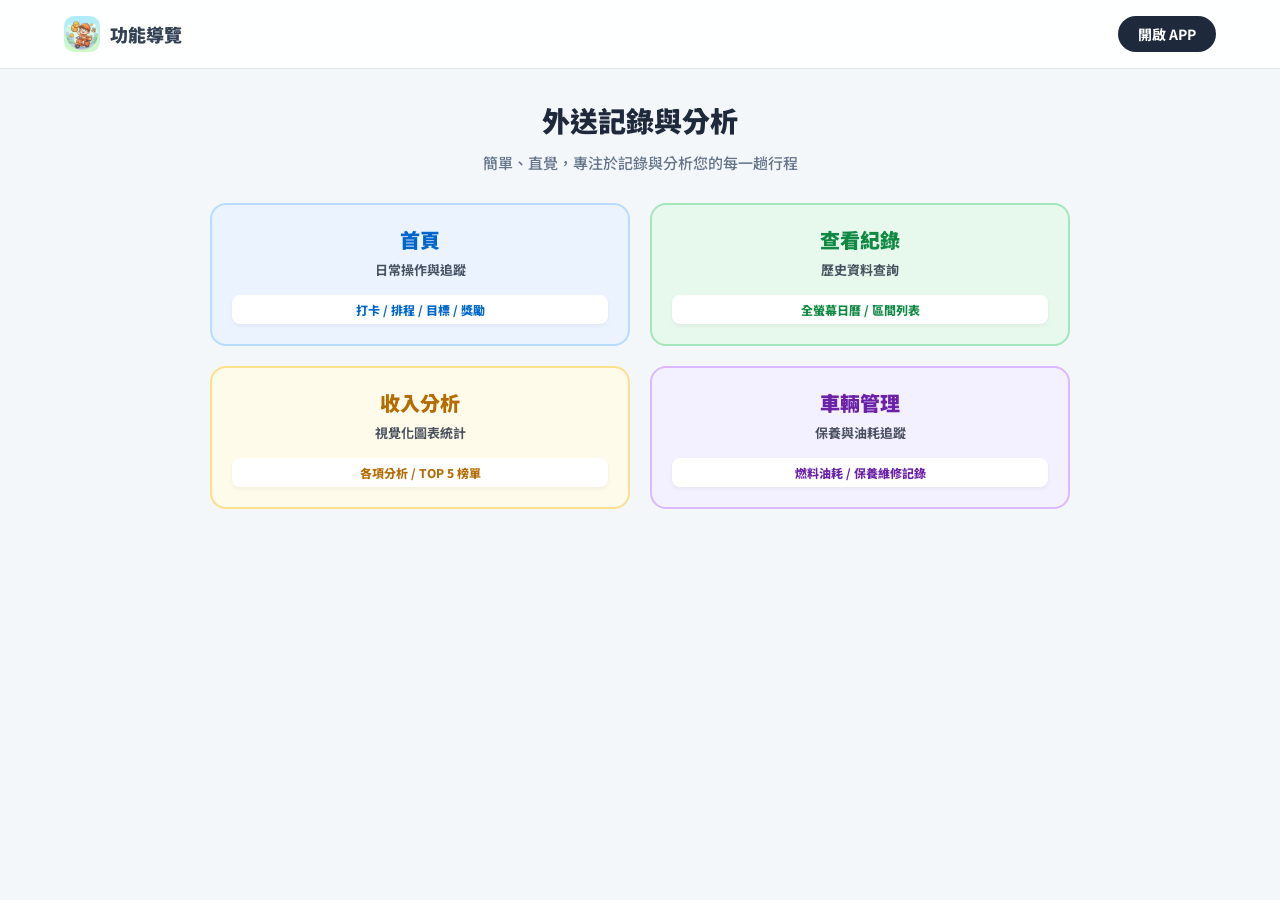
==== intro.html @ 88aa2b92 "Update intro.html" ====
<!DOCTYPE html>
<html lang="zh-TW">
<head>
  <meta charset="UTF-8">
  <meta name="viewport" content="width=device-width, initial-scale=1.0, maximum-scale=1.0, user-scalable=no">
  <title>外送記錄與分析 APP - 功能導覽</title>
  <link rel="icon" href="icon-192.png">
  <link href="https://fonts.googleapis.com/css2?family=Noto+Sans+TC:wght@400;700;900&display=swap" rel="stylesheet">
  
  <style>
    :root {
      --bg: #f4f7f9;
      --text-main: #1e293b;
      --text-muted: #64748b;
      
      /* 對應積木圖片的四種主題色 */
      --c-blue-bg: #eaf3ff; --c-blue-border: #b8dbff; --c-blue-text: #0066cc;
      --c-green-bg: #e6f9ec; --c-green-border: #a3e6bc; --c-green-text: #108a43;
      --c-yellow-bg: #fffbeb; --c-yellow-border: #fde08b; --c-yellow-text: #b46b00;
      --c-purple-bg: #f3f0ff; --c-purple-border: #dcb8ff; --c-purple-text: #6b21a8;
    }

    * { box-sizing: border-box; margin: 0; padding: 0; -webkit-tap-highlight-color: transparent; }
    body { font-family: 'Noto Sans TC', sans-serif; background-color: var(--bg); color: var(--text-main); overflow-x: hidden; }

    /* --- 頂部導覽 --- */
    header { background: rgba(255,255,255,0.9); backdrop-filter: blur(10px); padding: 16px 5%; display: flex; justify-content: space-between; align-items: center; border-bottom: 1px solid #e2e8f0; position: fixed; top: 0; width: 100%; z-index: 100; }
    .logo { font-size: 18px; font-weight: 900; color: #334155; display: flex; align-items: center; gap: 10px; }
    .logo img { width: 36px; height: 36px; border-radius: 10px; }
    .btn-open { background: #1e293b; color: #fff; text-decoration: none; padding: 8px 20px; border-radius: 99px; font-weight: 700; font-size: 14px; transition: 0.2s; }
    .btn-open:active { transform: scale(0.95); background: #334155; }

    /* --- 頁首介紹 --- */
    .intro-header { text-align: center; padding: 100px 20px 30px; }
    .intro-header h1 { font-size: 28px; font-weight: 900; margin-bottom: 12px; }
    .intro-header p { font-size: 15px; color: var(--text-muted); font-weight: 500; }

    /* --- 四大區塊積木按鈕 (參照 4385 圖片) --- */
    .grid-blocks { display: grid; grid-template-columns: repeat(auto-fit, minmax(280px, 1fr)); gap: 20px; max-width: 900px; margin: 0 auto 40px; padding: 0 20px; }
    
    .block-card { border-radius: 16px; border: 2px solid; padding: 20px; cursor: pointer; transition: all 0.2s ease; position: relative; overflow: hidden; display: flex; flex-direction: column; justify-content: space-between; }
    .block-card:active { transform: scale(0.96); }
    .block-card.active { box-shadow: 0 8px 24px rgba(0,0,0,0.1); transform: translateY(-5px); }
    
    .b-title { font-size: 20px; font-weight: 900; margin-bottom: 6px; text-align: center; }
    .b-desc { font-size: 13px; font-weight: 700; text-align: center; opacity: 0.8; margin-bottom: 16px; }
    .b-tag { background: #fff; padding: 6px 0; text-align: center; border-radius: 8px; font-size: 12px; font-weight: 800; width: 100%; box-shadow: 0 2px 4px rgba(0,0,0,0.05); }

    /* 顏色配置 */
    .c-blue { background: var(--c-blue-bg); border-color: var(--c-blue-border); }
    .c-blue .b-title { color: var(--c-blue-text); }
    .c-blue .b-tag { color: var(--c-blue-text); }

    .c-green { background: var(--c-green-bg); border-color: var(--c-green-border); }
    .c-green .b-title { color: var(--c-green-text); }
    .c-green .b-tag { color: var(--c-green-text); }

    .c-yellow { background: var(--c-yellow-bg); border-color: var(--c-yellow-border); }
    .c-yellow .b-title { color: var(--c-yellow-text); }
    .c-yellow .b-tag { color: var(--c-yellow-text); }

    .c-purple { background: var(--c-purple-bg); border-color: var(--c-purple-border); }
    .c-purple .b-title { color: var(--c-purple-text); }
    .c-purple .b-tag { color: var(--c-purple-text); }

    /* --- 區塊 A：展示區 --- */
    #display-area { display: none; padding: 20px; text-align: center; max-width: 600px; margin: 0 auto 60px; }
    
    .da-header { margin-bottom: 24px; }
    .da-main-title { font-size: 22px; font-weight: 900; color: var(--text-main); margin-bottom: 8px; display: flex; align-items: center; justify-content: center; gap: 8px; }
    .da-sub-title { font-size: 15px; color: #475569; font-weight: 700; background: #e2e8f0; display: inline-block; padding: 4px 16px; border-radius: 20px; }

    /* 精美手機外框 */
    .device-frame { 
      background: #ffffff; 
      padding: 12px; 
      border-radius: 36px; 
      box-shadow: 0 24px 48px rgba(0,0,0,0.08), inset 0 0 0 4px #e2e8f0; 
      border: 6px solid #f8fafc;
      max-width: 320px; 
      margin: 0 auto; 
      cursor: pointer;
      position: relative;
    }
    .device-frame::after {
      content: '👆 點擊換圖'; position: absolute; right: -20px; bottom: 30px; background: #1e293b; color: #fff; font-size: 11px; font-weight: 800; padding: 6px 12px; border-radius: 12px; transform: rotate(-10deg); box-shadow: 0 4px 10px rgba(0,0,0,0.2); pointer-events: none;
    }
    
    .img-container { border-radius: 24px; overflow: hidden; background: #f1f5f9; aspect-ratio: 1 / 2.1; display: flex; align-items: center; justify-content: center; }
    .img-container img { width: 100%; height: 100%; object-fit: cover; }
    
    /* 進度點點 */
    .dots-wrap { display: flex; justify-content: center; gap: 8px; margin-top: 20px; }
    .dot { width: 8px; height: 8px; border-radius: 50%; background: #cbd5e1; transition: 0.3s; }
    .dot.active { background: #3b82f6; width: 24px; }

    /* --- 動畫過場 --- */
    .anim-wrap { transition: all 0.4s cubic-bezier(0.4, 0, 0.2, 1); }
    .slide-out-left { transform: translateX(-30px); opacity: 0; }
    .slide-in-right { transform: translateX(30px); opacity: 0; }
    .show-normal { transform: translateX(0); opacity: 1; }

    /* 左右滑動提示 */
    .swipe-hint { font-size: 12px; color: #94a3b8; margin-top: 24px; display: flex; align-items: center; justify-content: center; gap: 8px; font-weight: 600; }
  </style>
</head>
<body>

  <header>
    <div class="logo">
      <img src="icon-192.png" alt="Logo" onerror="this.src='data:image/svg+xml;utf8,<svg xmlns=\'http://www.w3.org/2000/svg\' width=\'36\' height=\'36\'><rect width=\'36\' height=\'36\' fill=\'%23e2e8f0\'/></svg>'">
      功能導覽
    </div>
    <a href="index.html" class="btn-open">開啟 APP</a>
  </header>

  <div class="intro-header">
    <h1>外送記錄與分析</h1>
    <p>簡單、直覺，專注於記錄與分析您的每一趟行程</p>
  </div>

  <!-- 四大模組按鈕 -->
  <div class="grid-blocks">
    <div class="block-card c-blue" onclick="loadMainCategory('home')">
      <div>
        <div class="b-title">首頁</div>
        <div class="b-desc">日常操作與追蹤</div>
      </div>
      <div class="b-tag">打卡 / 排程 / 目標 / 獎勵</div>
    </div>
    
    <div class="block-card c-green" onclick="loadMainCategory('history')">
      <div>
        <div class="b-title">查看紀錄</div>
        <div class="b-desc">歷史資料查詢</div>
      </div>
      <div class="b-tag">全螢幕日曆 / 區間列表</div>
    </div>

    <div class="block-card c-yellow" onclick="loadMainCategory('analysis')">
      <div>
        <div class="b-title">收入分析</div>
        <div class="b-desc">視覺化圖表統計</div>
      </div>
      <div class="b-tag">各項分析 / TOP 5 榜單</div>
    </div>

    <div class="block-card c-purple" onclick="loadMainCategory('vehicle')">
      <div>
        <div class="b-title">車輛管理</div>
        <div class="b-desc">保養與油耗追蹤</div>
      </div>
      <div class="b-tag">燃料油耗 / 保養維修記錄</div>
    </div>
  </div>

  <!-- 區塊 A：展示區 -->
  <div id="display-area">
    <div class="da-header anim-wrap" id="anim-header">
      <div class="da-main-title" id="da-main-title">分類名稱</div>
      <div class="da-sub-title" id="da-sub-title">步驟說明</div>
    </div>

    <div class="device-frame" id="device-clicker">
      <div class="img-container anim-wrap" id="anim-img">
        <img id="da-img" src="" alt="App Screenshot" onerror="this.src='data:image/svg+xml;utf8,<svg xmlns=\'http://www.w3.org/2000/svg\' width=\'100%\' height=\'100%\'><rect width=\'100%\' height=\'100%\' fill=\'%23e2e8f0\'/><text x=\'50%\' y=\'50%\' dominant-baseline=\'middle\' text-anchor=\'middle\' font-size=\'14px\' fill=\'%2364748b\'>圖片準備中</text></svg>'">
      </div>
    </div>

    <div class="dots-wrap" id="da-dots"></div>

    <div class="swipe-hint">
      <span>⟵</span> 在圖片區左右滑動可切換大項目 <span>⟶</span>
    </div>
  </div>

  <script>
    // --- 定義展示資料結構 ---
    const appData = {
      'home': {
        color: 'var(--c-blue-text)',
        sections: [
          {
            title: '打卡系統',
            steps: [
              { desc: '1-1 上線打卡前狀態', img: 'intro/in1.png' },
              { desc: '1-2 上線打卡後狀態', img: 'intro/in2.png' },
              { desc: '1-3 上線中記錄', img: 'intro/in3.png' },
              { desc: '1-4 上線中持續時間狀態', img: 'intro/in4.png' },
              { desc: '1-5 下線打卡後記錄', img: 'intro/in5.png' }
            ]
          },
          {
            title: '平台日程表',
            steps: [ { desc: '2-1 平台日程表', img: 'intro/in6.png' } ]
          },
          {
            title: '目標進度',
            steps: [ { desc: '3-1 目標進度', img: 'intro/in7.png' } ]
          },
          {
            title: '獎勵進度',
            steps: [
              { desc: '4-1 達標狀態', img: 'intro/in8.png' },
              { desc: '4-2 獎勵全部完成', img: 'intro/in9.png' },
              { desc: '4-3 即將到來獎勵', img: 'intro/in10.png' }
            ]
          }
        ]
      },
      'history': {
        color: 'var(--c-green-text)',
        sections: [
          { title: '全螢幕日曆', steps: [{ desc: '掌握每日出勤狀況', img: 'intro/hist1.png' }] },
          { title: '週～年記錄表', steps: [{ desc: '自訂區間查詢與統計', img: 'intro/hist2.png' }] }
        ]
      },
      'analysis': {
        color: 'var(--c-yellow-text)',
        sections: [
          { title: '各種分析圖表', steps: [{ desc: '收入結構與佔比圓餅圖', img: 'intro/ana1.png' }, { desc: '歷史趨勢柱狀圖', img: 'intro/ana2.png' }] },
          { title: 'TOP 5 排行榜', steps: [{ desc: '單月最佳收入排行', img: 'intro/ana3.png' }] }
        ]
      },
      'vehicle': {
        color: 'var(--c-purple-text)',
        sections: [
          { title: '車輛燃料記錄', steps: [{ desc: '油耗計算與油資統計', img: 'intro/veh1.png' }] },
          { title: '保養花費記錄', steps: [{ desc: '保養時間軸與里程追蹤', img: 'intro/veh2.png' }] }
        ]
      }
    };

    // --- 狀態變數 ---
    let currentMainTab = '';
    let currentSectionIdx = 0;
    let currentStepIdx = 0;

    // --- DOM 元素 ---
    const displayArea = document.getElementById('display-area');
    const titleEl = document.getElementById('da-main-title');
    const subTitleEl = document.getElementById('da-sub-title');
    const imgEl = document.getElementById('da-img');
    const dotsWrap = document.getElementById('da-dots');
    const animHeader = document.getElementById('anim-header');
    const animImg = document.getElementById('anim-img');

    // 點擊四大積木
    window.loadMainCategory = function(tabId) {
      // 視覺按鈕切換
      document.querySelectorAll('.block-card').forEach(el => el.classList.remove('active'));
      event.currentTarget.classList.add('active');

      currentMainTab = tabId;
      currentSectionIdx = 0;
      currentStepIdx = 0;
      
      displayArea.style.display = 'block';
      
      // 平滑滾動到展示區
      setTimeout(() => {
        displayArea.scrollIntoView({ behavior: 'smooth', block: 'start' });
      }, 100);

      renderView('slide-in-right');
    };

    // 渲染畫面與動畫邏輯
    function renderView(animClassIn) {
      const data = appData[currentMainTab];
      const section = data.sections[currentSectionIdx];
      const step = section.steps[currentStepIdx];

      // 準備退場
      animHeader.className = 'da-header anim-wrap slide-out-left';
      animImg.className = 'img-container anim-wrap slide-out-left';

      setTimeout(() => {
        // 替換資料
        titleEl.textContent = section.title;
        titleEl.style.color = data.color;
        subTitleEl.textContent = step.desc;
        imgEl.src = step.img;

        // 畫點點
        dotsWrap.innerHTML = section.steps.map((_, i) => 
          `<div class="dot ${i === currentStepIdx ? 'active' : ''}"></div>`
        ).join('');

        // 準備進場方向
        animHeader.className = `da-header anim-wrap ${animClassIn}`;
        animImg.className = `img-container anim-wrap ${animClassIn}`;
        
        // 強制重繪後套用顯示
        requestAnimationFrame(() => {
          setTimeout(() => {
            animHeader.className = 'da-header anim-wrap show-normal';
            animImg.className = 'img-container anim-wrap show-normal';
          }, 50);
        });
      }, 300); // 退場動畫時間
    }

    // 點擊圖片：切換下一張或下一區塊
    document.getElementById('device-clicker').addEventListener('click', () => {
      const data = appData[currentMainTab];
      const section = data.sections[currentSectionIdx];

      if (currentStepIdx < section.steps.length - 1) {
        // 同區塊的下一張 (文字跟圖片一起滑動)
        currentStepIdx++;
        renderView('slide-in-right');
      } else {
        // 跳下一個區塊
        nextSection();
      }
    });

    function nextSection() {
      const data = appData[currentMainTab];
      if (currentSectionIdx < data.sections.length - 1) {
        currentSectionIdx++;
        currentStepIdx = 0;
        renderView('slide-in-right');
      } else {
        // 到底了，循環回第一個
        currentSectionIdx = 0;
        currentStepIdx = 0;
        renderView('slide-in-right');
      }
    }

    function prevSection() {
      const data = appData[currentMainTab];
      if (currentSectionIdx > 0) {
        currentSectionIdx--;
        currentStepIdx = 0; // 回到該區塊的第一張
        // 往回滑，進場方向設定從左邊進來
        renderView('slide-out-left'); 
      }
    }

    // --- 左右滑動偵測 (Touch Swipe) ---
    let touchstartX = 0;
    let touchendX = 0;

    const deviceFrame = document.getElementById('device-clicker');

    deviceFrame.addEventListener('touchstart', e => {
      touchstartX = e.changedTouches[0].screenX;
    }, {passive: true});

    deviceFrame.addEventListener('touchend', e => {
      touchendX = e.changedTouches[0].screenX;
      handleSwipe();
    }, {passive: true});

    function handleSwipe() {
      const swipeDist = touchendX - touchstartX;
      // 設定滑動閾值 50px
      if (swipeDist < -50) {
        // 左滑 (下一區塊)
        nextSection();
      } else if (swipeDist > 50) {
        // 右滑 (上一區塊)
        prevSection();
      }
    }

  </script>
</body>
</html>
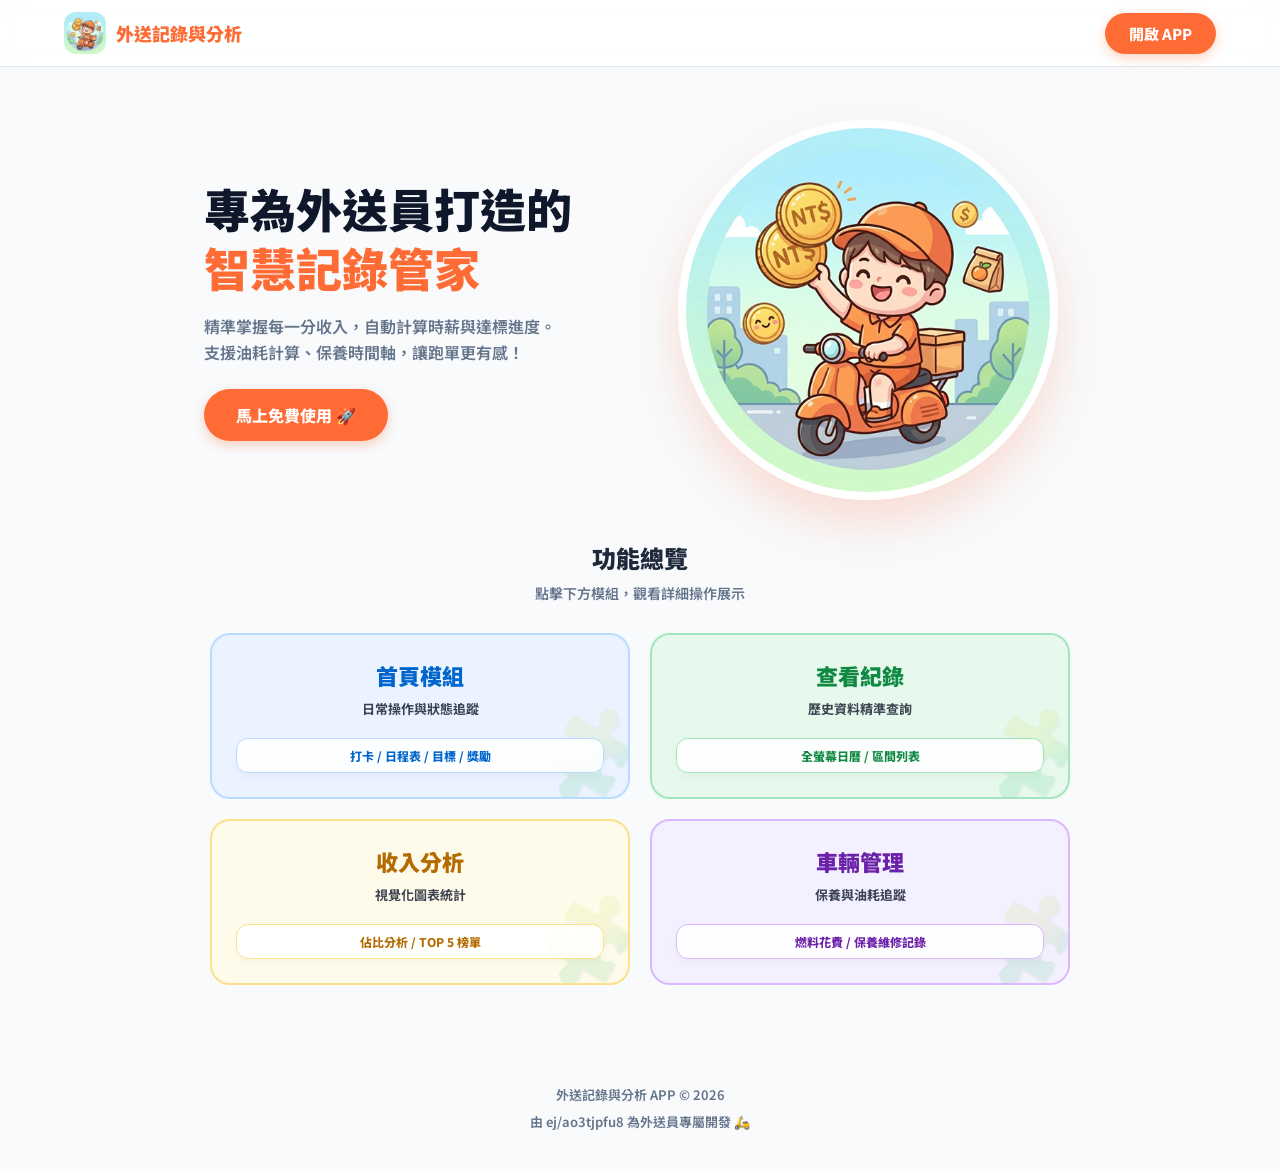
==== commit a7971d55: "Update fmt.Println message from 'Hello' to 'Goodbye'" ====
--- a/intro.html
+++ b/intro.html
@@ -9,9 +9,10 @@
   
   <style>
     :root {
-      --bg: #f4f7f9;
-      --text-main: #1e293b;
+      --bg: #f8fafc;
+      --text-main: #0f172a;
       --text-muted: #64748b;
+      --primary: #FF6B35;
       
       /* 對應積木圖片的四種主題色 */
       --c-blue-bg: #eaf3ff; --c-blue-border: #b8dbff; --c-blue-text: #0066cc;
@@ -24,115 +25,188 @@
     body { font-family: 'Noto Sans TC', sans-serif; background-color: var(--bg); color: var(--text-main); overflow-x: hidden; }
 
     /* --- 頂部導覽 --- */
-    header { background: rgba(255,255,255,0.9); backdrop-filter: blur(10px); padding: 16px 5%; display: flex; justify-content: space-between; align-items: center; border-bottom: 1px solid #e2e8f0; position: fixed; top: 0; width: 100%; z-index: 100; }
-    .logo { font-size: 18px; font-weight: 900; color: #334155; display: flex; align-items: center; gap: 10px; }
-    .logo img { width: 36px; height: 36px; border-radius: 10px; }
-    .btn-open { background: #1e293b; color: #fff; text-decoration: none; padding: 8px 20px; border-radius: 99px; font-weight: 700; font-size: 14px; transition: 0.2s; }
-    .btn-open:active { transform: scale(0.95); background: #334155; }
-
-    /* --- 頁首介紹 --- */
-    .intro-header { text-align: center; padding: 100px 20px 30px; }
-    .intro-header h1 { font-size: 28px; font-weight: 900; margin-bottom: 12px; }
-    .intro-header p { font-size: 15px; color: var(--text-muted); font-weight: 500; }
-
-    /* --- 四大區塊積木按鈕 (參照 4385 圖片) --- */
-    .grid-blocks { display: grid; grid-template-columns: repeat(auto-fit, minmax(280px, 1fr)); gap: 20px; max-width: 900px; margin: 0 auto 40px; padding: 0 20px; }
-    
-    .block-card { border-radius: 16px; border: 2px solid; padding: 20px; cursor: pointer; transition: all 0.2s ease; position: relative; overflow: hidden; display: flex; flex-direction: column; justify-content: space-between; }
+    header { background: rgba(255,255,255,0.85); backdrop-filter: blur(12px); -webkit-backdrop-filter: blur(12px); padding: 12px 5%; display: flex; justify-content: space-between; align-items: center; border-bottom: 1px solid #e2e8f0; position: fixed; top: 0; width: 100%; z-index: 100; box-shadow: 0 2px 10px rgba(0,0,0,0.02); }
+    .logo { font-size: 18px; font-weight: 900; color: var(--primary); display: flex; align-items: center; gap: 10px; }
+    .logo img { width: 42px; height: 42px; border-radius: 12px; }
+    .btn-open { background: var(--primary); color: #fff; text-decoration: none; padding: 10px 24px; border-radius: 99px; font-weight: 800; font-size: 15px; transition: 0.2s; box-shadow: 0 4px 12px rgba(255, 107, 53, 0.3); }
+    .btn-open:active { transform: scale(0.95); }
+
+    /* --- 首頁 Hero 區塊 (包含跳動大圓圖) --- */
+    .hero {
+      display: flex;
+      align-items: center;
+      justify-content: center;
+      padding: 120px 5% 40px;
+      max-width: 1000px;
+      margin: 0 auto;
+      gap: 40px;
+      flex-wrap: wrap;
+    }
+    
+    .hero-text { flex: 1; min-width: 300px; text-align: left; }
+    .hero-text h1 { font-size: clamp(32px, 5vw, 46px); font-weight: 900; line-height: 1.3; margin-bottom: 16px; color: var(--text-main); }
+    .hero-text p { font-size: 16px; color: var(--text-muted); margin-bottom: 24px; font-weight: 600; line-height: 1.6; }
+    
+    .hero-image {
+      flex: 1;
+      display: flex;
+      justify-content: center;
+      min-width: 300px;
+    }
+    .hero-image img {
+      width: 100%;
+      max-width: 380px;
+      border-radius: 50%;
+      box-shadow: 0 24px 48px rgba(255, 107, 53, 0.2);
+      animation: float 4s ease-in-out infinite;
+      border: 8px solid #ffffff;
+    }
+
+    @keyframes float {
+      0%, 100% { transform: translateY(0px); }
+      50% { transform: translateY(-20px); }
+    }
+
+    /* --- 四大區塊積木按鈕 --- */
+    .section-header { text-align: center; margin-bottom: 30px; padding: 0 20px; }
+    .section-header h2 { font-size: 24px; font-weight: 900; color: #1e293b; margin-bottom: 8px; }
+    .section-header p { font-size: 14px; color: #64748b; font-weight: 600; }
+
+    .grid-blocks { display: grid; grid-template-columns: repeat(auto-fit, minmax(280px, 1fr)); gap: 20px; max-width: 900px; margin: 0 auto 60px; padding: 0 20px; }
+    
+    .block-card { border-radius: 20px; border: 2.5px solid; padding: 24px; cursor: pointer; transition: all 0.25s cubic-bezier(0.4, 0, 0.2, 1); display: flex; flex-direction: column; justify-content: space-between; position: relative; overflow: hidden; }
     .block-card:active { transform: scale(0.96); }
-    .block-card.active { box-shadow: 0 8px 24px rgba(0,0,0,0.1); transform: translateY(-5px); }
-    
-    .b-title { font-size: 20px; font-weight: 900; margin-bottom: 6px; text-align: center; }
-    .b-desc { font-size: 13px; font-weight: 700; text-align: center; opacity: 0.8; margin-bottom: 16px; }
-    .b-tag { background: #fff; padding: 6px 0; text-align: center; border-radius: 8px; font-size: 12px; font-weight: 800; width: 100%; box-shadow: 0 2px 4px rgba(0,0,0,0.05); }
-
-    /* 顏色配置 */
+    .block-card.active { box-shadow: 0 12px 30px rgba(0,0,0,0.1); transform: translateY(-5px); }
+    /* 點綴小積木圖示 */
+    .block-card::before { content: '🧩'; position: absolute; right: -10px; bottom: -10px; font-size: 80px; opacity: 0.1; transform: rotate(-15deg); pointer-events: none; }
+    
+    .b-title { font-size: 22px; font-weight: 900; margin-bottom: 8px; text-align: center; position: relative; z-index: 1; }
+    .b-desc { font-size: 13px; font-weight: 700; text-align: center; opacity: 0.8; margin-bottom: 20px; position: relative; z-index: 1; }
+    .b-tag { background: rgba(255,255,255,0.9); padding: 8px 0; text-align: center; border-radius: 12px; font-size: 12px; font-weight: 800; width: 100%; box-shadow: 0 4px 10px rgba(0,0,0,0.03); position: relative; z-index: 1; }
+
+    /* 積木顏色配置 */
     .c-blue { background: var(--c-blue-bg); border-color: var(--c-blue-border); }
     .c-blue .b-title { color: var(--c-blue-text); }
-    .c-blue .b-tag { color: var(--c-blue-text); }
+    .c-blue .b-tag { color: var(--c-blue-text); border: 1px solid var(--c-blue-border); }
 
     .c-green { background: var(--c-green-bg); border-color: var(--c-green-border); }
     .c-green .b-title { color: var(--c-green-text); }
-    .c-green .b-tag { color: var(--c-green-text); }
+    .c-green .b-tag { color: var(--c-green-text); border: 1px solid var(--c-green-border); }
 
     .c-yellow { background: var(--c-yellow-bg); border-color: var(--c-yellow-border); }
     .c-yellow .b-title { color: var(--c-yellow-text); }
-    .c-yellow .b-tag { color: var(--c-yellow-text); }
+    .c-yellow .b-tag { color: var(--c-yellow-text); border: 1px solid var(--c-yellow-border); }
 
     .c-purple { background: var(--c-purple-bg); border-color: var(--c-purple-border); }
     .c-purple .b-title { color: var(--c-purple-text); }
-    .c-purple .b-tag { color: var(--c-purple-text); }
-
-    /* --- 區塊 A：展示區 --- */
-    #display-area { display: none; padding: 20px; text-align: center; max-width: 600px; margin: 0 auto 60px; }
+    .c-purple .b-tag { color: var(--c-purple-text); border: 1px solid var(--c-purple-border); }
+
+    /* --- 區塊 A：動態展示區 --- */
+    #display-area { display: none; padding: 40px 20px; text-align: center; background: #ffffff; border-top: 1px solid #e2e8f0; margin-top: 40px; }
+    .display-container { max-width: 600px; margin: 0 auto; }
     
     .da-header { margin-bottom: 24px; }
-    .da-main-title { font-size: 22px; font-weight: 900; color: var(--text-main); margin-bottom: 8px; display: flex; align-items: center; justify-content: center; gap: 8px; }
-    .da-sub-title { font-size: 15px; color: #475569; font-weight: 700; background: #e2e8f0; display: inline-block; padding: 4px 16px; border-radius: 20px; }
-
-    /* 精美手機外框 */
+    .da-main-title { font-size: 24px; font-weight: 900; margin-bottom: 12px; display: flex; align-items: center; justify-content: center; gap: 8px; }
+    .da-sub-title { font-size: 15px; color: #334155; font-weight: 800; background: #f1f5f9; display: inline-block; padding: 6px 20px; border-radius: 99px; border: 1.5px solid #e2e8f0; }
+
+    /* 👇 修改重點：加寬的精美展示外框與比例 */
     .device-frame { 
       background: #ffffff; 
-      padding: 12px; 
+      padding: 16px; 
       border-radius: 36px; 
-      box-shadow: 0 24px 48px rgba(0,0,0,0.08), inset 0 0 0 4px #e2e8f0; 
-      border: 6px solid #f8fafc;
-      max-width: 320px; 
+      box-shadow: 0 24px 48px rgba(0,0,0,0.1), inset 0 0 0 4px #cbd5e1; 
+      border: 8px solid #f8fafc;
+      max-width: 420px; /* 👈 加寬 */
       margin: 0 auto; 
       cursor: pointer;
       position: relative;
     }
     .device-frame::after {
-      content: '👆 點擊換圖'; position: absolute; right: -20px; bottom: 30px; background: #1e293b; color: #fff; font-size: 11px; font-weight: 800; padding: 6px 12px; border-radius: 12px; transform: rotate(-10deg); box-shadow: 0 4px 10px rgba(0,0,0,0.2); pointer-events: none;
-    }
-    
-    .img-container { border-radius: 24px; overflow: hidden; background: #f1f5f9; aspect-ratio: 1 / 2.1; display: flex; align-items: center; justify-content: center; }
-    .img-container img { width: 100%; height: 100%; object-fit: cover; }
+      content: '👆 點圖切換'; position: absolute; right: -25px; bottom: 40px; background: #1e293b; color: #fff; font-size: 12px; font-weight: 800; padding: 8px 16px; border-radius: 12px 12px 12px 0; transform: rotate(-8deg); box-shadow: 0 8px 16px rgba(0,0,0,0.2); pointer-events: none; z-index: 10;
+    }
+    
+    /* 👇 修改重點：降低高度比例，從原本狹長的 1/2.1 改為 1/1.85，看起來更舒服 */
+    .img-container { 
+      border-radius: 20px; 
+      overflow: hidden; 
+      background: #f1f5f9; 
+      aspect-ratio: 1 / 1.85; 
+      display: flex; 
+      align-items: center; 
+      justify-content: center; 
+      box-shadow: inset 0 4px 12px rgba(0,0,0,0.05);
+    }
+    .img-container img { width: 100%; height: 100%; object-fit: cover; } /* cover 會自動裁切填滿框框 */
     
     /* 進度點點 */
-    .dots-wrap { display: flex; justify-content: center; gap: 8px; margin-top: 20px; }
-    .dot { width: 8px; height: 8px; border-radius: 50%; background: #cbd5e1; transition: 0.3s; }
-    .dot.active { background: #3b82f6; width: 24px; }
+    .dots-wrap { display: flex; justify-content: center; gap: 8px; margin-top: 24px; }
+    .dot { width: 10px; height: 10px; border-radius: 50%; background: #cbd5e1; transition: 0.3s; }
+    .dot.active { background: #3b82f6; width: 28px; }
 
     /* --- 動畫過場 --- */
     .anim-wrap { transition: all 0.4s cubic-bezier(0.4, 0, 0.2, 1); }
-    .slide-out-left { transform: translateX(-30px); opacity: 0; }
-    .slide-in-right { transform: translateX(30px); opacity: 0; }
+    .slide-out-left { transform: translateX(-40px); opacity: 0; }
+    .slide-in-right { transform: translateX(40px); opacity: 0; }
     .show-normal { transform: translateX(0); opacity: 1; }
 
     /* 左右滑動提示 */
-    .swipe-hint { font-size: 12px; color: #94a3b8; margin-top: 24px; display: flex; align-items: center; justify-content: center; gap: 8px; font-weight: 600; }
+    .swipe-hint { font-size: 13px; color: #94a3b8; margin-top: 24px; display: flex; align-items: center; justify-content: center; gap: 8px; font-weight: 700; background: #f8fafc; padding: 10px; border-radius: 16px; max-width: 300px; margin-left: auto; margin-right: auto; }
+
+    /* 頁尾 */
+    footer { padding: 40px 20px; text-align: center; color: var(--text-muted); font-size: 13px; font-weight: 600; background: var(--bg); }
+
+    /* RWD */
+    @media (max-width: 768px) {
+      .hero { flex-direction: column-reverse; text-align: center; padding-top: 100px; gap: 20px; }
+      .hero-text { text-align: center; }
+      .hero-image img { max-width: 280px; }
+    }
   </style>
 </head>
 <body>
 
+  <!-- 導覽列 -->
   <header>
     <div class="logo">
+      <!-- 替換成您的 Icon 路徑 -->
       <img src="icon-192.png" alt="Logo" onerror="this.src='data:image/svg+xml;utf8,<svg xmlns=\'http://www.w3.org/2000/svg\' width=\'36\' height=\'36\'><rect width=\'36\' height=\'36\' fill=\'%23e2e8f0\'/></svg>'">
-      功能導覽
+      外送記錄與分析
     </div>
     <a href="index.html" class="btn-open">開啟 APP</a>
   </header>
 
-  <div class="intro-header">
-    <h1>外送記錄與分析</h1>
-    <p>簡單、直覺，專注於記錄與分析您的每一趟行程</p>
+  <!-- 首頁主視覺 (跳動大圓圖) -->
+  <section class="hero">
+    <div class="hero-text">
+      <h1>專為外送員打造的<br><span style="color: var(--primary);">智慧記錄管家</span></h1>
+      <p>精準掌握每一分收入，自動計算時薪與達標進度。<br>支援油耗計算、保養時間軸，讓跑單更有感！</p>
+      <a href="index.html" class="btn-open" style="display:inline-block; font-size: 16px; padding: 14px 32px;">馬上免費使用 🚀</a>
+    </div>
+    <div class="hero-image">
+      <!-- 替換成您的吉祥物圖片 -->
+      <img src="icon-512.png" alt="外送員吉祥物" onerror="this.src='data:image/svg+xml;utf8,<svg xmlns=\'http://www.w3.org/2000/svg\' viewBox=\'0 0 100 100\'><circle cx=\'50\' cy=\'50\' r=\'50\' fill=\'%23cbd5e1\'/></svg>'">
+    </div>
+  </section>
+
+  <div class="section-header">
+    <h2>功能總覽</h2>
+    <p>點擊下方模組，觀看詳細操作展示</p>
   </div>
 
-  <!-- 四大模組按鈕 -->
+  <!-- 四大模組按鈕 (積木風格) -->
   <div class="grid-blocks">
     <div class="block-card c-blue" onclick="loadMainCategory('home')">
       <div>
-        <div class="b-title">首頁</div>
-        <div class="b-desc">日常操作與追蹤</div>
-      </div>
-      <div class="b-tag">打卡 / 排程 / 目標 / 獎勵</div>
+        <div class="b-title">首頁模組</div>
+        <div class="b-desc">日常操作與狀態追蹤</div>
+      </div>
+      <div class="b-tag">打卡 / 日程表 / 目標 / 獎勵</div>
     </div>
     
     <div class="block-card c-green" onclick="loadMainCategory('history')">
       <div>
         <div class="b-title">查看紀錄</div>
-        <div class="b-desc">歷史資料查詢</div>
+        <div class="b-desc">歷史資料精準查詢</div>
       </div>
       <div class="b-tag">全螢幕日曆 / 區間列表</div>
     </div>
@@ -142,7 +216,7 @@
         <div class="b-title">收入分析</div>
         <div class="b-desc">視覺化圖表統計</div>
       </div>
-      <div class="b-tag">各項分析 / TOP 5 榜單</div>
+      <div class="b-tag">佔比分析 / TOP 5 榜單</div>
     </div>
 
     <div class="block-card c-purple" onclick="loadMainCategory('vehicle')">
@@ -150,29 +224,36 @@
         <div class="b-title">車輛管理</div>
         <div class="b-desc">保養與油耗追蹤</div>
       </div>
-      <div class="b-tag">燃料油耗 / 保養維修記錄</div>
+      <div class="b-tag">燃料花費 / 保養維修記錄</div>
     </div>
   </div>
 
-  <!-- 區塊 A：展示區 -->
+  <!-- 區塊 A：動態展示區 -->
   <div id="display-area">
-    <div class="da-header anim-wrap" id="anim-header">
-      <div class="da-main-title" id="da-main-title">分類名稱</div>
-      <div class="da-sub-title" id="da-sub-title">步驟說明</div>
-    </div>
-
-    <div class="device-frame" id="device-clicker">
-      <div class="img-container anim-wrap" id="anim-img">
-        <img id="da-img" src="" alt="App Screenshot" onerror="this.src='data:image/svg+xml;utf8,<svg xmlns=\'http://www.w3.org/2000/svg\' width=\'100%\' height=\'100%\'><rect width=\'100%\' height=\'100%\' fill=\'%23e2e8f0\'/><text x=\'50%\' y=\'50%\' dominant-baseline=\'middle\' text-anchor=\'middle\' font-size=\'14px\' fill=\'%2364748b\'>圖片準備中</text></svg>'">
-      </div>
-    </div>
-
-    <div class="dots-wrap" id="da-dots"></div>
-
-    <div class="swipe-hint">
-      <span>⟵</span> 在圖片區左右滑動可切換大項目 <span>⟶</span>
+    <div class="display-container">
+      <div class="da-header anim-wrap" id="anim-header">
+        <div class="da-main-title" id="da-main-title">分類名稱</div>
+        <div class="da-sub-title" id="da-sub-title">步驟說明</div>
+      </div>
+
+      <div class="device-frame" id="device-clicker">
+        <div class="img-container anim-wrap" id="anim-img">
+          <img id="da-img" src="" alt="App Screenshot" onerror="this.src='data:image/svg+xml;utf8,<svg xmlns=\'http://www.w3.org/2000/svg\' width=\'100%\' height=\'100%\'><rect width=\'100%\' height=\'100%\' fill=\'%23f8fafc\'/><text x=\'50%\' y=\'50%\' dominant-baseline=\'middle\' text-anchor=\'middle\' font-size=\'16px\' font-weight=\'bold\' fill=\'%2394a3b8\'>圖片準備中</text></svg>'">
+        </div>
+      </div>
+
+      <div class="dots-wrap" id="da-dots"></div>
+
+      <div class="swipe-hint">
+        <span>⟵</span> 在圖片上左右滑動可切換大項目 <span>⟶</span>
+      </div>
     </div>
   </div>
+
+  <footer>
+    <div style="margin-bottom: 8px;">外送記錄與分析 APP © 2026</div>
+    <div>由 ej/ao3tjpfu8 為外送員專屬開發 🛵</div>
+  </footer>
 
   <script>
     // --- 定義展示資料結構 ---
@@ -192,18 +273,18 @@
           },
           {
             title: '平台日程表',
-            steps: [ { desc: '2-1 平台日程表', img: 'intro/in6.png' } ]
+            steps: [ { desc: '2-1 結算與發薪提醒', img: 'intro/in6.png' } ]
           },
           {
             title: '目標進度',
-            steps: [ { desc: '3-1 目標進度', img: 'intro/in7.png' } ]
+            steps: [ { desc: '3-1 週、月、年達標追蹤', img: 'intro/in7.png' } ]
           },
           {
             title: '獎勵進度',
             steps: [
-              { desc: '4-1 達標狀態', img: 'intro/in8.png' },
+              { desc: '4-1 目前達標狀態', img: 'intro/in8.png' },
               { desc: '4-2 獎勵全部完成', img: 'intro/in9.png' },
-              { desc: '4-3 即將到來獎勵', img: 'intro/in10.png' }
+              { desc: '4-3 即將到來獎勵預覽', img: 'intro/in10.png' }
             ]
           }
         ]
@@ -247,7 +328,6 @@
 
     // 點擊四大積木
     window.loadMainCategory = function(tabId) {
-      // 視覺按鈕切換
       document.querySelectorAll('.block-card').forEach(el => el.classList.remove('active'));
       event.currentTarget.classList.add('active');
 
@@ -279,7 +359,7 @@
         // 替換資料
         titleEl.textContent = section.title;
         titleEl.style.color = data.color;
-        subTitleEl.textContent = step.desc;
+        subTitleEl.innerHTML = `<span>🔖</span> ${step.desc}`;
         imgEl.src = step.img;
 
         // 畫點點
@@ -307,11 +387,9 @@
       const section = data.sections[currentSectionIdx];
 
       if (currentStepIdx < section.steps.length - 1) {
-        // 同區塊的下一張 (文字跟圖片一起滑動)
         currentStepIdx++;
         renderView('slide-in-right');
       } else {
-        // 跳下一個區塊
         nextSection();
       }
     });
@@ -323,7 +401,6 @@
         currentStepIdx = 0;
         renderView('slide-in-right');
       } else {
-        // 到底了，循環回第一個
         currentSectionIdx = 0;
         currentStepIdx = 0;
         renderView('slide-in-right');
@@ -334,8 +411,7 @@
       const data = appData[currentMainTab];
       if (currentSectionIdx > 0) {
         currentSectionIdx--;
-        currentStepIdx = 0; // 回到該區塊的第一張
-        // 往回滑，進場方向設定從左邊進來
+        currentStepIdx = 0; 
         renderView('slide-out-left'); 
       }
     }
@@ -357,12 +433,9 @@
 
     function handleSwipe() {
       const swipeDist = touchendX - touchstartX;
-      // 設定滑動閾值 50px
-      if (swipeDist < -50) {
-        // 左滑 (下一區塊)
+      if (swipeDist < -40) {
         nextSection();
-      } else if (swipeDist > 50) {
-        // 右滑 (上一區塊)
+      } else if (swipeDist > 40) {
         prevSection();
       }
     }
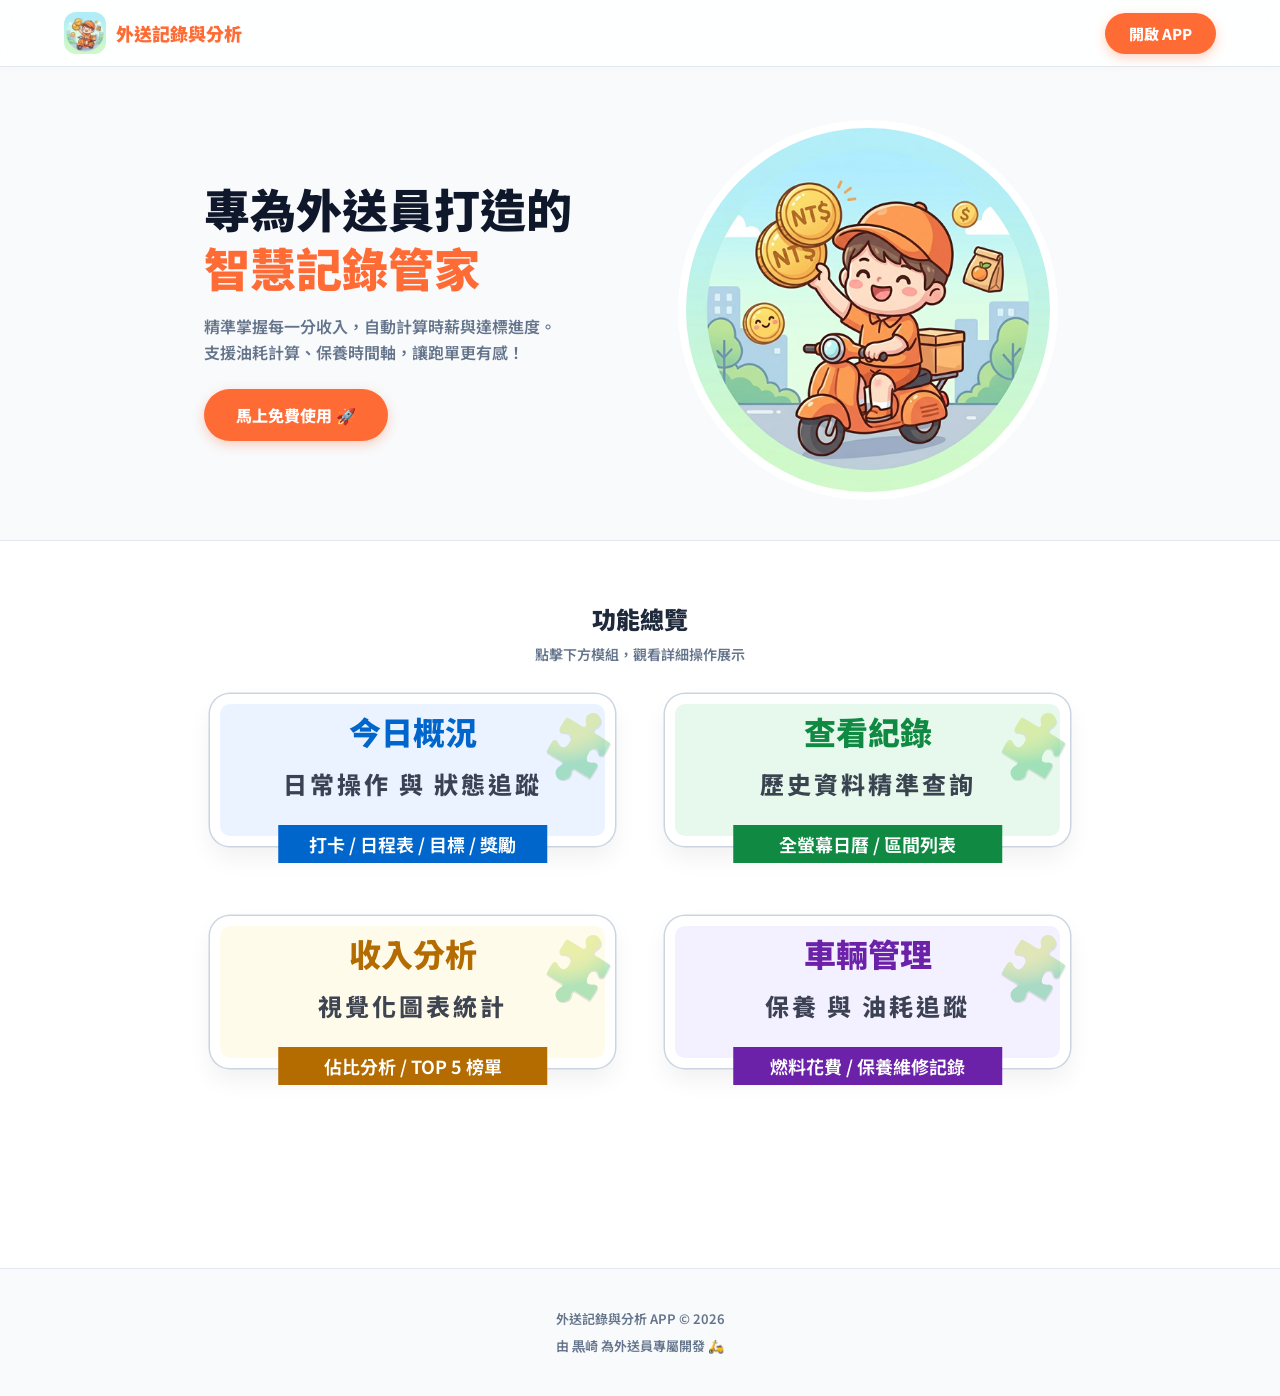
==== commit 39b18c76: "Update intro.html" ====
--- a/intro.html
+++ b/intro.html
@@ -57,7 +57,6 @@
       width: 100%;
       max-width: 380px;
       border-radius: 50%;
-      box-shadow: 0 24px 48px rgba(255, 107, 53, 0.2);
       animation: float 4s ease-in-out infinite;
       border: 8px solid #ffffff;
     }
@@ -72,71 +71,102 @@
     .section-header h2 { font-size: 24px; font-weight: 900; color: #1e293b; margin-bottom: 8px; }
     .section-header p { font-size: 14px; color: #64748b; font-weight: 600; }
 
-    .grid-blocks { display: grid; grid-template-columns: repeat(auto-fit, minmax(280px, 1fr)); gap: 20px; max-width: 900px; margin: 0 auto 60px; padding: 0 20px; }
-    
-    .block-card { border-radius: 20px; border: 2.5px solid; padding: 24px; cursor: pointer; transition: all 0.25s cubic-bezier(0.4, 0, 0.2, 1); display: flex; flex-direction: column; justify-content: space-between; position: relative; overflow: hidden; }
+    /* --- 功能總覽專屬外層區塊 --- */
+    .overview-section {
+      background-color: #ffffff; /* 👈 您可以在這裡更改總覽區塊的背景色 (目前為純白) */
+      padding: 60px 0 200px 0; /* 增加上下內距，讓區塊更有獨立的空間感 */
+      border-top: 1px solid #e2e8f0; 
+      border-bottom: 1px solid #e2e8f0; 
+      width: 100%;
+    }
+
+    /* 👇 終極強制 2x2 網格排版 */
+    .grid-blocks { 
+      display: grid; 
+      grid-template-columns: repeat(2, minmax(0, 1fr));
+      gap: 70px 50px; /* 👈 修改這裡，把原本的 20px 改成 40px 20px (上下40，左右20) */
+      max-width: 900px; 
+      margin: 0 auto; 
+      padding: 0 20px; 
+      width: 100%;
+    }
+    
+    /* 確保卡片本身允許內部內容縮小 */
+    .block-card { 
+      min-width: 0; 
+      border-radius: 20px; 
+      /* 👇 8px 的超厚白框 */
+      border: 10px solid #ffffff; 
+      /* 👇 關鍵魔法：利用 box-shadow 畫出外層的極細灰線，讓白框在白底上完美現形！ */
+      box-shadow: 0 0 0 1.5px #cbd5e1, 0 12px 24px rgba(0,0,0,0.06); 
+      padding: 4px 16px 20px 16px; 
+      cursor: pointer; 
+      transition: all 0.25s cubic-bezier(0.4, 0, 0.2, 1); 
+      display: flex; 
+      flex-direction: column; 
+      align-items: center;
+      justify-content: center; 
+      position: relative; max-height: 200px;
+    }
     .block-card:active { transform: scale(0.96); }
-    .block-card.active { box-shadow: 0 12px 30px rgba(0,0,0,0.1); transform: translateY(-5px); }
+    .block-card.active { box-shadow: 0 0 0 2px #94a3b8, 0 12px 30px rgba(0, 0, 0, 0.15); transform: translateY(-5px); }
     /* 點綴小積木圖示 */
-    .block-card::before { content: '🧩'; position: absolute; right: -10px; bottom: -10px; font-size: 80px; opacity: 0.1; transform: rotate(-15deg); pointer-events: none; }
-    
-    .b-title { font-size: 22px; font-weight: 900; margin-bottom: 8px; text-align: center; position: relative; z-index: 1; }
-    .b-desc { font-size: 13px; font-weight: 700; text-align: center; opacity: 0.8; margin-bottom: 20px; position: relative; z-index: 1; }
-    .b-tag { background: rgba(255,255,255,0.9); padding: 8px 0; text-align: center; border-radius: 12px; font-size: 12px; font-weight: 800; width: 100%; box-shadow: 0 4px 10px rgba(0,0,0,0.03); position: relative; z-index: 1; }
+    .block-card::before { content: '🧩'; position: absolute; right: -10px; bottom: 50px; font-size: 60px; opacity: 0.3; transform: rotate(-15deg); pointer-events: none; }
+    
+    .b-title { font-size: 32px; font-weight: 850; margin-bottom: 12px; text-align: center; position: relative; z-index: 1; width: 100%; }
+    .b-desc { font-size: 24px; font-weight: 800; text-align: center; opacity: 0.8; margin-bottom: 15px; position: relative; z-index: 1; width: 100%; letter-spacing: 3px; }
+    /* 標籤樣式：無圓角、深底白字、懸浮在底部白框上 */
+    .b-tag { 
+      padding: 6px 0; 
+      text-align: center; 
+      border-radius: 0; /* 取消圓角 */
+      font-size: 18px; 
+      font-weight: 650; 
+      width: 70%; 
+      position: absolute; 
+      bottom: -8px; /* 👈 剛好對齊 8px 的厚白框 */
+      left: 50%;
+      transform: translate(-50%, 50%); 
+      z-index: 10; 
+      color: #ffffff !important; 
+    }
 
     /* 積木顏色配置 */
-    .c-blue { background: var(--c-blue-bg); border-color: var(--c-blue-border); }
+    .c-blue { background: var(--c-blue-bg); border-color: #ffffff; }
     .c-blue .b-title { color: var(--c-blue-text); }
-    .c-blue .b-tag { color: var(--c-blue-text); border: 1px solid var(--c-blue-border); }
-
-    .c-green { background: var(--c-green-bg); border-color: var(--c-green-border); }
+    .c-blue .b-tag { background-color: var(--c-blue-text); /* 👈 使用深色作為背景 */ }
+
+    .c-green { background: var(--c-green-bg); border-color: #ffffff; }
     .c-green .b-title { color: var(--c-green-text); }
-    .c-green .b-tag { color: var(--c-green-text); border: 1px solid var(--c-green-border); }
-
-    .c-yellow { background: var(--c-yellow-bg); border-color: var(--c-yellow-border); }
+    .c-green .b-tag { background-color: var(--c-green-text); }
+
+    .c-yellow { background: var(--c-yellow-bg); border-color: #ffffff; }
     .c-yellow .b-title { color: var(--c-yellow-text); }
-    .c-yellow .b-tag { color: var(--c-yellow-text); border: 1px solid var(--c-yellow-border); }
-
-    .c-purple { background: var(--c-purple-bg); border-color: var(--c-purple-border); }
+    .c-yellow .b-tag { background-color: var(--c-yellow-text); }
+
+    .c-purple { background: var(--c-purple-bg); border-color: #ffffff; }
     .c-purple .b-title { color: var(--c-purple-text); }
-    .c-purple .b-tag { color: var(--c-purple-text); border: 1px solid var(--c-purple-border); }
-
-    /* --- 區塊 A：動態展示區 --- */
-    #display-area { display: none; padding: 40px 20px; text-align: center; background: #ffffff; border-top: 1px solid #e2e8f0; margin-top: 40px; }
-    .display-container { max-width: 600px; margin: 0 auto; }
-    
-    .da-header { margin-bottom: 24px; }
+    .c-purple .b-tag { background-color: var(--c-purple-text); }
+
+    .display-container { 
+      max-width: 590px; 
+      margin: 0 auto; 
+      /* 👇 轉換為 Flex 彈性排版，並配合外層高度 */
+      display: flex;
+      flex-direction: column;
+    }
+    
+    .da-header { margin-bottom: 0; }
     .da-main-title { font-size: 24px; font-weight: 900; margin-bottom: 12px; display: flex; align-items: center; justify-content: center; gap: 8px; }
     .da-sub-title { font-size: 15px; color: #334155; font-weight: 800; background: #f1f5f9; display: inline-block; padding: 6px 20px; border-radius: 99px; border: 1.5px solid #e2e8f0; }
 
-    /* 👇 修改重點：加寬的精美展示外框與比例 */
-    .device-frame { 
-      background: #ffffff; 
-      padding: 16px; 
-      border-radius: 36px; 
-      box-shadow: 0 24px 48px rgba(0,0,0,0.1), inset 0 0 0 4px #cbd5e1; 
-      border: 8px solid #f8fafc;
-      max-width: 420px; /* 👈 加寬 */
-      margin: 0 auto; 
-      cursor: pointer;
-      position: relative;
-    }
-    .device-frame::after {
-      content: '👆 點圖切換'; position: absolute; right: -25px; bottom: 40px; background: #1e293b; color: #fff; font-size: 12px; font-weight: 800; padding: 8px 16px; border-radius: 12px 12px 12px 0; transform: rotate(-8deg); box-shadow: 0 8px 16px rgba(0,0,0,0.2); pointer-events: none; z-index: 10;
-    }
-    
-    /* 👇 修改重點：降低高度比例，從原本狹長的 1/2.1 改為 1/1.85，看起來更舒服 */
-    .img-container { 
-      border-radius: 20px; 
-      overflow: hidden; 
-      background: #f1f5f9; 
-      aspect-ratio: 1 / 1.85; 
-      display: flex; 
-      align-items: center; 
-      justify-content: center; 
-      box-shadow: inset 0 4px 12px rgba(0,0,0,0.05);
-    }
-    .img-container img { width: 100%; height: 100%; object-fit: cover; } /* cover 會自動裁切填滿框框 */
+    /* 動態展示區標題容器 */
+    .da-header-wrapper {
+      position: relative; /* 讓按鈕可以相對於這個區塊定位 */
+      margin-bottom: 8px;
+    }
+    
+    
     
     /* 進度點點 */
     .dots-wrap { display: flex; justify-content: center; gap: 8px; margin-top: 24px; }
@@ -160,7 +190,198 @@
       .hero { flex-direction: column-reverse; text-align: center; padding-top: 100px; gap: 20px; }
       .hero-text { text-align: center; }
       .hero-image img { max-width: 280px; }
-    }
+      
+      /* 👇 在手機上，強迫使用 2x2，並大幅縮小字體與內距，避免破版 */
+      .grid-blocks { 
+        grid-template-columns: repeat(2, minmax(0, 1fr)) !important; 
+        gap: 60px 10px; 
+        padding: 30px 12px 60px 12px; 
+      }
+      /* 手機版的邊框稍微變細 5px，同樣加上輪廓線 */
+      .block-card { 
+        padding: 2px 8px 16px 8px; 
+        border: 8px solid #ffffff; 
+        box-shadow: 0 0 0 1px #cbd5e1, 0 8px 16px rgba(0,0,0,0.05); 
+      }
+      .b-title { font-size: 22px; margin-bottom: 6px; white-space: nowrap; overflow: hidden; text-overflow: ellipsis; }
+      .b-desc { font-size: 16px; margin-bottom: 15px; white-space: nowrap; overflow: hidden; text-overflow: ellipsis; letter-spacing: 1.5px; }
+      /* 手機版懸浮標籤調整 */
+      .b-tag { font-size: 13px; padding: 6px 0; width: 85%; border-radius: 0; bottom: -5px; }
+
+      /* 手機版：標題兩側增加留白，避免文字蓋住右側按鈕 */
+      .da-main-title { padding: 0 80px; font-size: 20px; }
+      /* 手機版：返回按鈕調整位置與大小 */
+
+    }
+
+    /* --- 區塊 A：動態展示區 (橫向滑動版) --- */
+    #display-area { 
+      display: none; 
+      padding: 60px 0; /* 移除左右 padding，讓軌道可以頂到螢幕邊緣 */
+      background: var(--bg); 
+      margin-top: 20px; 
+    }
+
+    /* 頂部標題與返回按鈕 */
+    
+    
+
+    /* 👇 橫向滑動軌道核心設定 */
+    .scroll-track {
+      display: flex;
+      overflow-x: auto; /* 開啟原生橫向捲軸 */
+      gap: 24px;
+      padding: 10px 5% 40px 5%; /* 底部留 40px 給滑動條空間 */
+      scroll-snap-type: x mandatory; /* 讓滑動時有吸附卡片的效果 */
+      scroll-behavior: smooth;
+      -webkit-overflow-scrolling: touch;
+    }
+    /* 👇 自訂底部滑動條 (Scrollbar) 樣式 */
+    .scroll-track::-webkit-scrollbar {
+      height: 12px; /* 滑動條粗細 */
+    }
+    .scroll-track::-webkit-scrollbar-track {
+      background: #e2e8f0; /* 滑動條軌道背景色 */
+      border-radius: 100px;
+      margin: 0 5%; /* 讓軌道不貼邊 */
+    }
+    .scroll-track::-webkit-scrollbar-thumb {
+      background: #94a3b8; /* 滑動塊的顏色 */
+      border-radius: 100px;
+      border: 3px solid #e2e8f0; /* 製作內縮效果 */
+    }
+    .scroll-track::-webkit-scrollbar-thumb:hover {
+      background: #64748b; /* 滑鼠移上去變深 */
+    }
+
+    /* 單張卡片容器 */
+    .scroll-card {
+      flex: 0 0 97%; /* 手機上一張卡片佔 85% 寬度，暗示右邊還有 */
+      max-width: 390px; /* 電腦版最大寬度 */
+      scroll-snap-align: center; /* 滑動停止時置中對齊 */
+      display: flex;
+      flex-direction: column;
+    }
+
+    /* 若只有一張圖隱藏提示 */
+    .device-frame.hide-hint::after { display: none; }
+
+    
+.device-frame { 
+  background: #ffffff; 
+  /* 👇 將上方的 padding 改為 48px (原本是 16px) */
+  padding: 48px 16px 16px 16px; 
+  border-radius: 36px; box-shadow: 0 24px 48px rgba(0,0,0,0.08), inset 0 0 0 4px #09b794; 
+  border: 8px solid #ffffff; cursor: pointer;
+  position: relative; transition: all 0.3s;
+}
+.device-frame:active { transform: scale(0.98); }
+
+    
+    .img-container { border-radius: 20px; overflow: hidden; background: #f1f5f9; display: flex; align-items: center; justify-content: center; }
+    .img-container img { width: 100%; height: auto; display: block; }
+
+    /* 👇 卡片內部的進度點點 */
+    .card-dots { display: flex; justify-content: center; gap: 8px; margin-top: 16px; }
+    .card-dots .dot { width: 8px; height: 8px; border-radius: 50%; background: #e2e8f0; transition: 0.3s; }
+    .card-dots .dot.active { background: #3b82f6; width: 24px; }
+
+    /* 👇 卡片右下角的動態提示標籤 */
+.click-hint {
+  position: absolute; 
+  top: 12px;     /* 👇 放置在上方空出來的區域 */
+  right: 16px;   /* 👇 與圖片右側邊緣對齊 */
+  background: #1e293b; color: #fff; font-size: 14px; font-weight: 800; 
+  padding: 6px 14px; border-radius: 12px; 
+  pointer-events: none; transition: 0.3s; z-index: 10;
+
+  /* 加入一個輕微的上下浮動動畫 */
+  animation: floatHint 2s ease-in-out infinite;
+}
+@keyframes floatHint {
+  0%, 100% { transform: translateY(0); }
+  50% { transform: translateY(-6px); }
+}
+
+    /* 👇 軌道最右側的「巨大回總覽按鈕」卡片 */
+    .end-card {
+      display: flex; align-items: center; justify-content: center;
+      flex: 0 0 85%; max-width: 360px; scroll-snap-align: center;
+    }
+    .btn-giant-back {
+      background: #ffffff; border: 4px dashed #cbd5e1; color: #475569; width: 100%; height: 80%; min-height: 400px; border-radius: 36px; display: flex; flex-direction: column; align-items: center; justify-content: center; font-size: 24px; font-weight: 900; gap: 16px; cursor: pointer; transition: 0.3s;
+    }
+    .btn-giant-back:hover { background: #f1f5f9; border-color: #94a3b8; color: #0f172a; transform: scale(0.96); border-style: solid; }
+
+    /* 👇 2. 圖片外框左右的懸浮切換按鈕 */
+    .nav-arrow {
+      position: absolute;
+      top: 50%;
+      transform: translateY(-50%);
+      width: 36px;
+      height: 36px;
+      background: rgba(255, 255, 255, 0.95);
+      color: #334155;
+      border-radius: 50%;
+      display: flex;
+      align-items: center;
+      justify-content: center;
+      font-size: 16px;
+      font-weight: 900;
+      box-shadow: 0 4px 12px rgba(0,0,0,0.15);
+      cursor: pointer;
+      z-index: 20;
+      transition: all 0.2s cubic-bezier(0.4, 0, 0.2, 1);
+      border: 1.5px solid #e2e8f0;
+    }
+    .nav-arrow:active { transform: translateY(-50%) scale(0.85); background: #f1f5f9; }
+    /* 讓按鈕凸出一半在框外，看起來更有立體感 */
+    .nav-arrow.prev { left: -14px; }
+    .nav-arrow.next { right: -14px; }
+
+
+.card-title {
+  font-size: 20px; font-weight: 900; margin: 0 auto 1px -15px; letter-spacing: 2.5px;
+  padding: 10px 24px 16px 24px; width: max-content; min-width: 180px;
+  position: relative; z-index: 3; text-align: center;
+  /* 👇 底部中央切出箭頭形狀 */
+  clip-path: polygon(0 0, 100% 0, 100% calc(100% - 12px), 50% 100%, 0 calc(100% - 12px));
+}
+.card-title::before { content:''; position:absolute; inset:0; background:currentColor; opacity:0.15; z-index:-1; }
+.card-subtitle {
+  font-size: 18px; font-weight: 700; color: #ffffff; margin: 0 auto 8px auto; letter-spacing: 1.5px;
+  background: #334155; width: 90%; /* 比上半部寬 */
+  padding: 6px 10px; border-radius: 0 25px 0px 20px;
+  display: flex; align-items: flex-start; justify-content: flex-start; text-align: left; line-height: 1.5; max-width: 100%;
+  box-shadow: 4px 4px 0 #94a3b8;
+}
+/* 鎖定第一個 span（即 1-1. 數字膠囊） */
+.card-subtitle span:first-child {
+  flex-shrink: 0;          /* 絕對不允許被壓縮 */
+  white-space: nowrap;     /* 絕對不允許文字換行 */
+  margin-top: 2px;         /* 微調位置，讓它與右邊文字的視覺重心對齊 */
+}
+
+.da-top-bar {
+  display: inline-flex; align-items: center; gap: 12px;
+  background: #ffffff; padding: 2px 6px 2px 20px;
+  border-radius: 99px; box-shadow: 0 4px 20px rgba(0,0,0,0.06);
+  margin: 0 auto -5px 15px; /* 置中 */
+  border: 1px solid #e2e8f0;
+}
+.da-category-title {
+  font-size: 18px; font-weight: 900; color: #0f172a; 
+  display: flex; align-items: center; gap: 8px;
+}
+/* 中間的分隔線 */
+.da-category-title::after {
+  content: ''; display: inline-block; width: 4px; height: 33px; background: #e2e8f0; margin-left: 12px;
+}
+.btn-back-overview {
+  background: #334155; color: #ffffff; padding: 6px 14px; border-radius: 8px 20px 8px 20px; font-size: 14px; font-weight: 800; border: none; cursor: pointer; transition: 0.2s; box-shadow: 0 4px 0 #0f172a; transform: translateY(4px); margin: 0 8px 12px 0;
+}
+.btn-back-overview:hover { background: #475569; }
+.btn-back-overview:active { box-shadow: 0 0 0 #0f172a; transform: translateY(18px); transition: 0.01s; }
   </style>
 </head>
 <body>
@@ -184,262 +405,278 @@
     </div>
     <div class="hero-image">
       <!-- 替換成您的吉祥物圖片 -->
-      <img src="icon-512.png" alt="外送員吉祥物" onerror="this.src='data:image/svg+xml;utf8,<svg xmlns=\'http://www.w3.org/2000/svg\' viewBox=\'0 0 100 100\'><circle cx=\'50\' cy=\'50\' r=\'50\' fill=\'%23cbd5e1\'/></svg>'">
+      <img src="icon-512.png" alt="外送員" onerror="this.src='data:image/svg+xml;utf8,<svg xmlns=\'http://www.w3.org/2000/svg\' viewBox=\'0 0 100 100\'><circle cx=\'50\' cy=\'50\' r=\'50\' fill=\'%23cbd5e1\'/></svg>'">
     </div>
   </section>
 
-  <div class="section-header">
-    <h2>功能總覽</h2>
-    <p>點擊下方模組，觀看詳細操作展示</p>
-  </div>
-
-  <!-- 四大模組按鈕 (積木風格) -->
-  <div class="grid-blocks">
-    <div class="block-card c-blue" onclick="loadMainCategory('home')">
-      <div>
-        <div class="b-title">首頁模組</div>
-        <div class="b-desc">日常操作與狀態追蹤</div>
+  <section class="overview-section">
+    <div class="section-header">
+      <h2>功能總覽</h2>
+      <p>點擊下方模組，觀看詳細操作展示</p>
+    </div>
+
+    <!-- 四大模組按鈕 (積木風格) -->
+    <div class="grid-blocks">
+      <div class="block-card c-blue" onclick="loadMainCategory('home')">
+        <div>
+          <div class="b-title">今日概況</div>
+          <div class="b-desc">日常操作 與 狀態追蹤</div>
+        </div>
+        <div class="b-tag">打卡 / 日程表 / 目標 / 獎勵</div>
       </div>
-      <div class="b-tag">打卡 / 日程表 / 目標 / 獎勵</div>
-    </div>
-    
-    <div class="block-card c-green" onclick="loadMainCategory('history')">
-      <div>
-        <div class="b-title">查看紀錄</div>
-        <div class="b-desc">歷史資料精準查詢</div>
+      
+      <div class="block-card c-green" onclick="loadMainCategory('history')">
+        <div>
+          <div class="b-title">查看紀錄</div>
+          <div class="b-desc">歷史資料精準查詢</div>
+        </div>
+        <div class="b-tag">全螢幕日曆 / 區間列表</div>
       </div>
-      <div class="b-tag">全螢幕日曆 / 區間列表</div>
-    </div>
-
-    <div class="block-card c-yellow" onclick="loadMainCategory('analysis')">
-      <div>
-        <div class="b-title">收入分析</div>
-        <div class="b-desc">視覺化圖表統計</div>
+
+      <div class="block-card c-yellow" onclick="loadMainCategory('analysis')">
+        <div>
+          <div class="b-title">收入分析</div>
+          <div class="b-desc">視覺化圖表統計</div>
+        </div>
+        <div class="b-tag">佔比分析 / TOP 5 榜單</div>
       </div>
-      <div class="b-tag">佔比分析 / TOP 5 榜單</div>
-    </div>
-
-    <div class="block-card c-purple" onclick="loadMainCategory('vehicle')">
-      <div>
-        <div class="b-title">車輛管理</div>
-        <div class="b-desc">保養與油耗追蹤</div>
+
+      <div class="block-card c-purple" onclick="loadMainCategory('vehicle')">
+        <div>
+          <div class="b-title">車輛管理</div>
+          <div class="b-desc">保養 與 油耗追蹤</div>
+        </div>
+        <div class="b-tag">燃料花費 / 保養維修記錄</div>
       </div>
-      <div class="b-tag">燃料花費 / 保養維修記錄</div>
-    </div>
-  </div>
-
-  <!-- 區塊 A：動態展示區 -->
+    </div>
+  </section>
+
+  <!-- 區塊 A：動態展示區 (橫向滑動版) -->
   <div id="display-area">
-    <div class="display-container">
-      <div class="da-header anim-wrap" id="anim-header">
-        <div class="da-main-title" id="da-main-title">分類名稱</div>
-        <div class="da-sub-title" id="da-sub-title">步驟說明</div>
-      </div>
-
-      <div class="device-frame" id="device-clicker">
-        <div class="img-container anim-wrap" id="anim-img">
-          <img id="da-img" src="" alt="App Screenshot" onerror="this.src='data:image/svg+xml;utf8,<svg xmlns=\'http://www.w3.org/2000/svg\' width=\'100%\' height=\'100%\'><rect width=\'100%\' height=\'100%\' fill=\'%23f8fafc\'/><text x=\'50%\' y=\'50%\' dominant-baseline=\'middle\' text-anchor=\'middle\' font-size=\'16px\' font-weight=\'bold\' fill=\'%2394a3b8\'>圖片準備中</text></svg>'">
-        </div>
-      </div>
-
-      <div class="dots-wrap" id="da-dots"></div>
-
-      <div class="swipe-hint">
-        <span>⟵</span> 在圖片上左右滑動可切換大項目 <span>⟶</span>
-      </div>
-    </div>
+    
+    <!-- 頂部控制列 (固定在左上角與右上角) -->
+    <div class="da-top-bar">
+      <div class="da-category-title" id="da-category-title">功能展示</div>
+      <button onclick="backToBlocks()" class="btn-back-overview">
+        <span style="font-size: 16px; font-weight: 900;">↑</span> 功能總覽
+      </button>
+    </div>
+
+    <!-- 橫向滑動軌道 (所有圖片會並排在這裡) -->
+    <div class="scroll-track" id="scroll-track">
+      <!-- 這裡的卡片會由 JavaScript 動態生成塞入 -->
+    </div>
+
+    <!-- 底部提示文字 -->
+    <div class="swipe-hint">
+      <span>⟵</span> 拖曳下方滑動條，或在畫面上左右滑動 <span>⟶</span>
+    </div>
+
   </div>
 
   <footer>
     <div style="margin-bottom: 8px;">外送記錄與分析 APP © 2026</div>
-    <div>由 ej/ao3tjpfu8 為外送員專屬開發 🛵</div>
+    <div>由 黒崎 為外送員專屬開發 🛵</div>
   </footer>
 
   <script>
     // --- 定義展示資料結構 ---
     const appData = {
-      'home': {
-        color: 'var(--c-blue-text)',
-        sections: [
-          {
-            title: '打卡系統',
-            steps: [
-              { desc: '1-1 上線打卡前狀態', img: 'intro/in1.png' },
-              { desc: '1-2 上線打卡後狀態', img: 'intro/in2.png' },
-              { desc: '1-3 上線中記錄', img: 'intro/in3.png' },
-              { desc: '1-4 上線中持續時間狀態', img: 'intro/in4.png' },
-              { desc: '1-5 下線打卡後記錄', img: 'intro/in5.png' }
-            ]
-          },
-          {
-            title: '平台日程表',
-            steps: [ { desc: '2-1 結算與發薪提醒', img: 'intro/in6.png' } ]
-          },
-          {
-            title: '目標進度',
-            steps: [ { desc: '3-1 週、月、年達標追蹤', img: 'intro/in7.png' } ]
-          },
-          {
-            title: '獎勵進度',
-            steps: [
-              { desc: '4-1 目前達標狀態', img: 'intro/in8.png' },
-              { desc: '4-2 獎勵全部完成', img: 'intro/in9.png' },
-              { desc: '4-3 即將到來獎勵預覽', img: 'intro/in10.png' }
-            ]
-          }
-        ]
-      },
-      'history': {
-        color: 'var(--c-green-text)',
-        sections: [
-          { title: '全螢幕日曆', steps: [{ desc: '掌握每日出勤狀況', img: 'intro/hist1.png' }] },
-          { title: '週～年記錄表', steps: [{ desc: '自訂區間查詢與統計', img: 'intro/hist2.png' }] }
-        ]
-      },
-      'analysis': {
-        color: 'var(--c-yellow-text)',
-        sections: [
-          { title: '各種分析圖表', steps: [{ desc: '收入結構與佔比圓餅圖', img: 'intro/ana1.png' }, { desc: '歷史趨勢柱狀圖', img: 'intro/ana2.png' }] },
-          { title: 'TOP 5 排行榜', steps: [{ desc: '單月最佳收入排行', img: 'intro/ana3.png' }] }
-        ]
-      },
-      'vehicle': {
-        color: 'var(--c-purple-text)',
-        sections: [
-          { title: '車輛燃料記錄', steps: [{ desc: '油耗計算與油資統計', img: 'intro/veh1.png' }] },
-          { title: '保養花費記錄', steps: [{ desc: '保養時間軸與里程追蹤', img: 'intro/veh2.png' }] }
-        ]
-      }
+      'home': { name: '今日概況', color: 'var(--c-blue-text)', sections: [ { title: '1.打卡系統', steps: [ { desc: '1-1. 打卡前。', img: 'intro/in1.png' }, { desc: '1-2. 打卡後。', img: 'intro/in2.png' }, { desc: '1-3. 打卡後，馬上顯示記錄。', img: 'intro/in3.png' }, { desc: '1-4. 上線時間，持續累積不中斷。', img: 'intro/in4.png' }, { desc: '1-5. 下線打卡後，結算上線工時。', img: 'intro/in5.png' } ] }, { title: '2.平台日程表', steps: [ { desc: '結算與發薪提醒', img: 'intro/in6.png' } ] }, { title: '3.目標進度', steps: [ { desc: '目標進度追蹤', img: 'intro/in7.png' } ] }, { title: '4.獎勵進度', steps: [ { desc: '4-1. 目前達標進度。', img: 'intro/in8.png' }, { desc: '4-2. 最高階獎勵完成。', img: 'intro/in9.png' }, { desc: '4-3. 「即將到來」獎勵預覽。', img: 'intro/in10.png' } ] } ] },
+      'history': { name: '查看紀錄', color: 'var(--c-green-text)', sections: [ { title: '全螢幕日曆', steps: [{ desc: '掌握每日出勤狀況', img: 'intro/hist1.png' }] }, { title: '週～年記錄表', steps: [{ desc: '自訂區間查詢與統計', img: 'intro/hist2.png' }] } ] },
+      'analysis': { name: '收入分析', color: 'var(--c-yellow-text)', sections: [ { title: '各種分析圖表', steps: [{ desc: '收入結構與佔比圓餅圖', img: 'intro/ana1.png' }, { desc: '歷史趨勢柱狀圖', img: 'intro/ana2.png' }] }, { title: 'TOP 5 排行榜', steps: [{ desc: '單月最佳收入排行', img: 'intro/ana3.png' }] } ] },
+      'vehicle': { name: '車輛管理', color: 'var(--c-purple-text)', sections: [ { title: '車輛燃料記錄', steps: [{ desc: '油耗計算與油資統計', img: 'intro/veh1.png' }] }, { title: '保養花費記錄', steps: [{ desc: '保養時間軸與里程追蹤', img: 'intro/veh2.png' }] } ] }
     };
 
-    // --- 狀態變數 ---
+    const displayArea = document.getElementById('display-area');
+    const scrollTrack = document.getElementById('scroll-track');
+    const categoryTitleEl = document.getElementById('da-category-title');
+    
+    // 👇 新增這個自動雙色標籤產生器
+    function getDualColorDesc(desc, color) {
+      // 自動偵測開頭是否有「數字-數字.」或「數字.」的格式
+      const match = desc.match(/^([\d\-]+\.)\s*(.*)$/);
+      
+      if (match) {
+        // 如果有抓到數字，就切成雙色膠囊
+        const numPart = match[1];  // 例如 "1-1."
+        const textPart = match[2]; // 例如 "打卡前"
+        return `<span style="background:${color}; color:#fff; padding:2px 8px; border-radius:6px; font-family:monospace; margin-right:6px; font-weight:900;">${numPart}</span><span>${textPart}</span>`;
+      }
+      
+      // 如果沒有數字 (例如「結算與發薪提醒」)，就維持原本的樣式
+      return `<span style="margin-right:4px;">🔖 </span><span>${desc}</span>`;
+    }
+
+    // 記錄每個大分類(Card)內部目前的步驟索引
+    let cardStepState = {}; 
     let currentMainTab = '';
-    let currentSectionIdx = 0;
-    let currentStepIdx = 0;
-
-    // --- DOM 元素 ---
-    const displayArea = document.getElementById('display-area');
-    const titleEl = document.getElementById('da-main-title');
-    const subTitleEl = document.getElementById('da-sub-title');
-    const imgEl = document.getElementById('da-img');
-    const dotsWrap = document.getElementById('da-dots');
-    const animHeader = document.getElementById('anim-header');
-    const animImg = document.getElementById('anim-img');
-
-    // 點擊四大積木
+
+    // 點擊四大積木，生成整排內容
     window.loadMainCategory = function(tabId) {
       document.querySelectorAll('.block-card').forEach(el => el.classList.remove('active'));
       event.currentTarget.classList.add('active');
 
       currentMainTab = tabId;
-      currentSectionIdx = 0;
-      currentStepIdx = 0;
-      
+      cardStepState = {}; // 切換模組時，重置所有卡片的進度
+      const data = appData[tabId];
+      
+      categoryTitleEl.innerHTML = `<span style="color: ${data.color}">●</span> ${data.name}`;
+      
+      let htmlContent = '';
+
+      data.sections.forEach((sec, sIdx) => {
+        // 將該區塊的步驟資料編碼，藏在 HTML 中方便點擊時讀取
+        const stepsJson = encodeURIComponent(JSON.stringify(sec.steps));
+        
+        // 判斷是否需要畫點點
+        let dotsHtml = '';
+        if (sec.steps.length > 1) {
+          dotsHtml = '<div class="card-dots">';
+          sec.steps.forEach((_, i) => dotsHtml += `<div class="dot ${i === 0 ? 'active' : ''}"></div>`);
+          dotsHtml += '</div>';
+        }
+
+        // 判斷初始提示文字
+        const isLastCard = (sIdx === data.sections.length - 1);
+        let hintText = sec.steps.length > 1 ? '👇 點圖看下一張' : (isLastCard ? '👇 點擊完成' : '👇 點圖看下個功能');
+        let hintColor = sec.steps.length > 1 ? '#1e293b' : '#3b82f6';
+
+        // 👇 動態判斷：如果圖片大於 1 張，就生成左右切換按鈕
+        let navArrows = '';
+        if (sec.steps.length > 1) {
+          navArrows = `
+            <div class="nav-arrow prev" id="btn-prev-${sIdx}" onclick="changeCardStep(event, ${sIdx}, -1, '${stepsJson}')" style="display:none;">◀</div>
+            <div class="nav-arrow next" id="btn-next-${sIdx}" onclick="changeCardStep(event, ${sIdx}, 1, '${stepsJson}')">▶</div>
+          `;
+        }
+
+        htmlContent += `
+          <div class="scroll-card" id="card-${sIdx}">
+            <div style="text-align: center;">
+              <div class="card-title" style="color: ${data.color}">${sec.title}</div>
+              <div class="card-subtitle" id="sub-${sIdx}">${getDualColorDesc(sec.steps[0].desc, data.color)}</div>
+            </div>
+            
+            <!-- 👇 onclick 改綁定給新的 changeCardStep 函式 -->
+            <div class="device-frame" onclick="changeCardStep(event, ${sIdx}, 1, '${stepsJson}')">
+              ${navArrows} <!-- 插入左右按鈕 -->
+              <div class="img-container">
+                <img id="img-${sIdx}" src="${sec.steps[0].img}" onerror="this.src='data:image/svg+xml;utf8,<svg xmlns=\\\'http://www.w3.org/2000/svg\\\' width=\\\'100%\\\' height=\\\'500\\\'><rect width=\\\'100%\\\' height=\\\'100%\\\' fill=\\\'%23f8fafc\\\'/><text x=\\\'50%\\\' y=\\\'50%\\\' dominant-baseline=\\\'middle\\\' text-anchor=\\\'middle\\\' fill=\\\'%2394a3b8\\\'>圖片</text></svg>'">
+              </div>
+              ${dotsHtml}
+              <div class="click-hint" id="hint-${sIdx}" style="background: ${hintColor}">${hintText}</div>
+            </div>
+          </div>
+        `;
+      });
+
+      // 👇 軌道最後加入「巨大回總覽按鈕卡片」
+      htmlContent += `
+        <div class="end-card" id="card-end">
+          <button class="btn-giant-back" onclick="backToBlocks()">
+            <span style="font-size: 40px;">✅</span>
+            <span>觀看完畢<br><small style="font-size: 16px; color: #94a3b8;">點此返回功能總覽</small></span>
+          </button>
+        </div>
+      `;
+
+      scrollTrack.innerHTML = htmlContent;
       displayArea.style.display = 'block';
-      
-      // 平滑滾動到展示區
+      scrollTrack.scrollLeft = 0; // 重置捲軸
+
+      // 平滑滾動到展示區並微調位置
       setTimeout(() => {
-        displayArea.scrollIntoView({ behavior: 'smooth', block: 'start' });
+        // 取得 A 區塊距離網頁最頂部的絕對位置
+        const targetY = displayArea.getBoundingClientRect().top + window.scrollY;
+        
+        // 👇 這裡就是微調的魔法數字！
+        // 數字越大，畫面停的位置就越「高」（預留更多上方空間給導覽列）
+        // 您可以試著改成 60, 80, 100 來抓您最喜歡的高度
+        const offset = 30; 
+        
+        window.scrollTo({ 
+          top: targetY - offset, 
+          behavior: 'smooth' 
+        });
       }, 100);
-
-      renderView('slide-in-right');
     };
 
-    // 渲染畫面與動畫邏輯
-    function renderView(animClassIn) {
-      const data = appData[currentMainTab];
-      const section = data.sections[currentSectionIdx];
-      const step = section.steps[currentStepIdx];
-
-      // 準備退場
-      animHeader.className = 'da-header anim-wrap slide-out-left';
-      animImg.className = 'img-container anim-wrap slide-out-left';
-
-      setTimeout(() => {
-        // 替換資料
-        titleEl.textContent = section.title;
-        titleEl.style.color = data.color;
-        subTitleEl.innerHTML = `<span>🔖</span> ${step.desc}`;
-        imgEl.src = step.img;
-
-        // 畫點點
-        dotsWrap.innerHTML = section.steps.map((_, i) => 
-          `<div class="dot ${i === currentStepIdx ? 'active' : ''}"></div>`
-        ).join('');
-
-        // 準備進場方向
-        animHeader.className = `da-header anim-wrap ${animClassIn}`;
-        animImg.className = `img-container anim-wrap ${animClassIn}`;
-        
-        // 強制重繪後套用顯示
-        requestAnimationFrame(() => {
-          setTimeout(() => {
-            animHeader.className = 'da-header anim-wrap show-normal';
-            animImg.className = 'img-container anim-wrap show-normal';
-          }, 50);
+    // 核心邏輯：處理卡片內的「上一張 / 下一張」點擊事件
+    window.changeCardStep = function(event, sIdx, direction, stepsJsonEncoded) {
+      // 阻止事件冒泡，以免點擊箭頭時又觸發了底層外框的點擊事件
+      if (event) event.stopPropagation();
+
+      if (cardStepState[sIdx] === undefined) cardStepState[sIdx] = 0;
+      
+      const steps = JSON.parse(decodeURIComponent(stepsJsonEncoded));
+      let currStep = cardStepState[sIdx];
+
+      if (direction === -1) {
+        // 👉 動作：上一張
+        if (currStep > 0) {
+          currStep--;
+          cardStepState[sIdx] = currStep;
+        }
+      } else {
+        // 👉 動作：下一張
+        if (currStep < steps.length - 1) {
+          currStep++;
+          cardStepState[sIdx] = currStep;
+        } else {
+          // 如果已是最後一張圖，向右捲動到下一張卡片
+          const currentCard = document.getElementById(`card-${sIdx}`);
+          const nextCard = currentCard.nextElementSibling;
+          
+          if (nextCard) {
+            const scrollTarget = nextCard.offsetLeft - scrollTrack.offsetLeft - 10;
+            scrollTrack.scrollTo({ left: scrollTarget, behavior: 'smooth' });
+          }
+          return; // 捲動後就直接結束，不更新 UI
+        }
+      }
+
+      // === 執行 UI 視覺更新 ===
+      
+      // 1. 更新標題與圖片 (維持您的雙色標籤)
+      document.getElementById(`sub-${sIdx}`).innerHTML = getDualColorDesc(steps[currStep].desc, appData[currentMainTab].color);
+      document.getElementById(`img-${sIdx}`).src = steps[currStep].img;
+      
+      // 2. 更新進度點點
+      const dotContainer = document.getElementById(`card-${sIdx}`).querySelector('.card-dots');
+      if (dotContainer) {
+        Array.from(dotContainer.children).forEach((dot, i) => {
+          dot.className = i === currStep ? 'dot active' : 'dot';
         });
-      }, 300); // 退場動畫時間
-    }
-
-    // 點擊圖片：切換下一張或下一區塊
-    document.getElementById('device-clicker').addEventListener('click', () => {
-      const data = appData[currentMainTab];
-      const section = data.sections[currentSectionIdx];
-
-      if (currentStepIdx < section.steps.length - 1) {
-        currentStepIdx++;
-        renderView('slide-in-right');
-      } else {
-        nextSection();
-      }
-    });
-
-    function nextSection() {
-      const data = appData[currentMainTab];
-      if (currentSectionIdx < data.sections.length - 1) {
-        currentSectionIdx++;
-        currentStepIdx = 0;
-        renderView('slide-in-right');
-      } else {
-        currentSectionIdx = 0;
-        currentStepIdx = 0;
-        renderView('slide-in-right');
-      }
-    }
-
-    function prevSection() {
-      const data = appData[currentMainTab];
-      if (currentSectionIdx > 0) {
-        currentSectionIdx--;
-        currentStepIdx = 0; 
-        renderView('slide-out-left'); 
-      }
-    }
-
-    // --- 左右滑動偵測 (Touch Swipe) ---
-    let touchstartX = 0;
-    let touchendX = 0;
-
-    const deviceFrame = document.getElementById('device-clicker');
-
-    deviceFrame.addEventListener('touchstart', e => {
-      touchstartX = e.changedTouches[0].screenX;
-    }, {passive: true});
-
-    deviceFrame.addEventListener('touchend', e => {
-      touchendX = e.changedTouches[0].screenX;
-      handleSwipe();
-    }, {passive: true});
-
-    function handleSwipe() {
-      const swipeDist = touchendX - touchstartX;
-      if (swipeDist < -40) {
-        nextSection();
-      } else if (swipeDist > 40) {
-        prevSection();
-      }
-    }
-
+      }
+
+      // 3. 更新右下角的文字提示
+      const hint = document.getElementById(`hint-${sIdx}`);
+      if (hint) {
+        if (currStep === steps.length - 1) {
+          const isLastCard = (sIdx === appData[currentMainTab].sections.length - 1);
+          hint.innerText = isLastCard ? '👇 點擊完成' : '👇 點圖看下個功能';
+          hint.style.background = '#3b82f6'; 
+        } else {
+          hint.innerText = '👇 點圖看下一張';
+          hint.style.background = '#1e293b'; 
+        }
+      }
+
+      // 4. 動態隱藏/顯示「左箭頭」 (第一張時隱藏左箭頭)
+      const btnPrev = document.getElementById(`btn-prev-${sIdx}`);
+      if (btnPrev) {
+        btnPrev.style.display = currStep > 0 ? 'flex' : 'none';
+      }
+    };
+
+    // 返回總覽按鈕 (平滑滾動回上方)
+    window.backToBlocks = function() {
+      const overviewEl = document.querySelector('.overview-section'); 
+      if (overviewEl) {
+        overviewEl.scrollIntoView({ behavior: 'smooth', block: 'end' });
+      }
+    };
   </script>
 </body>
 </html>
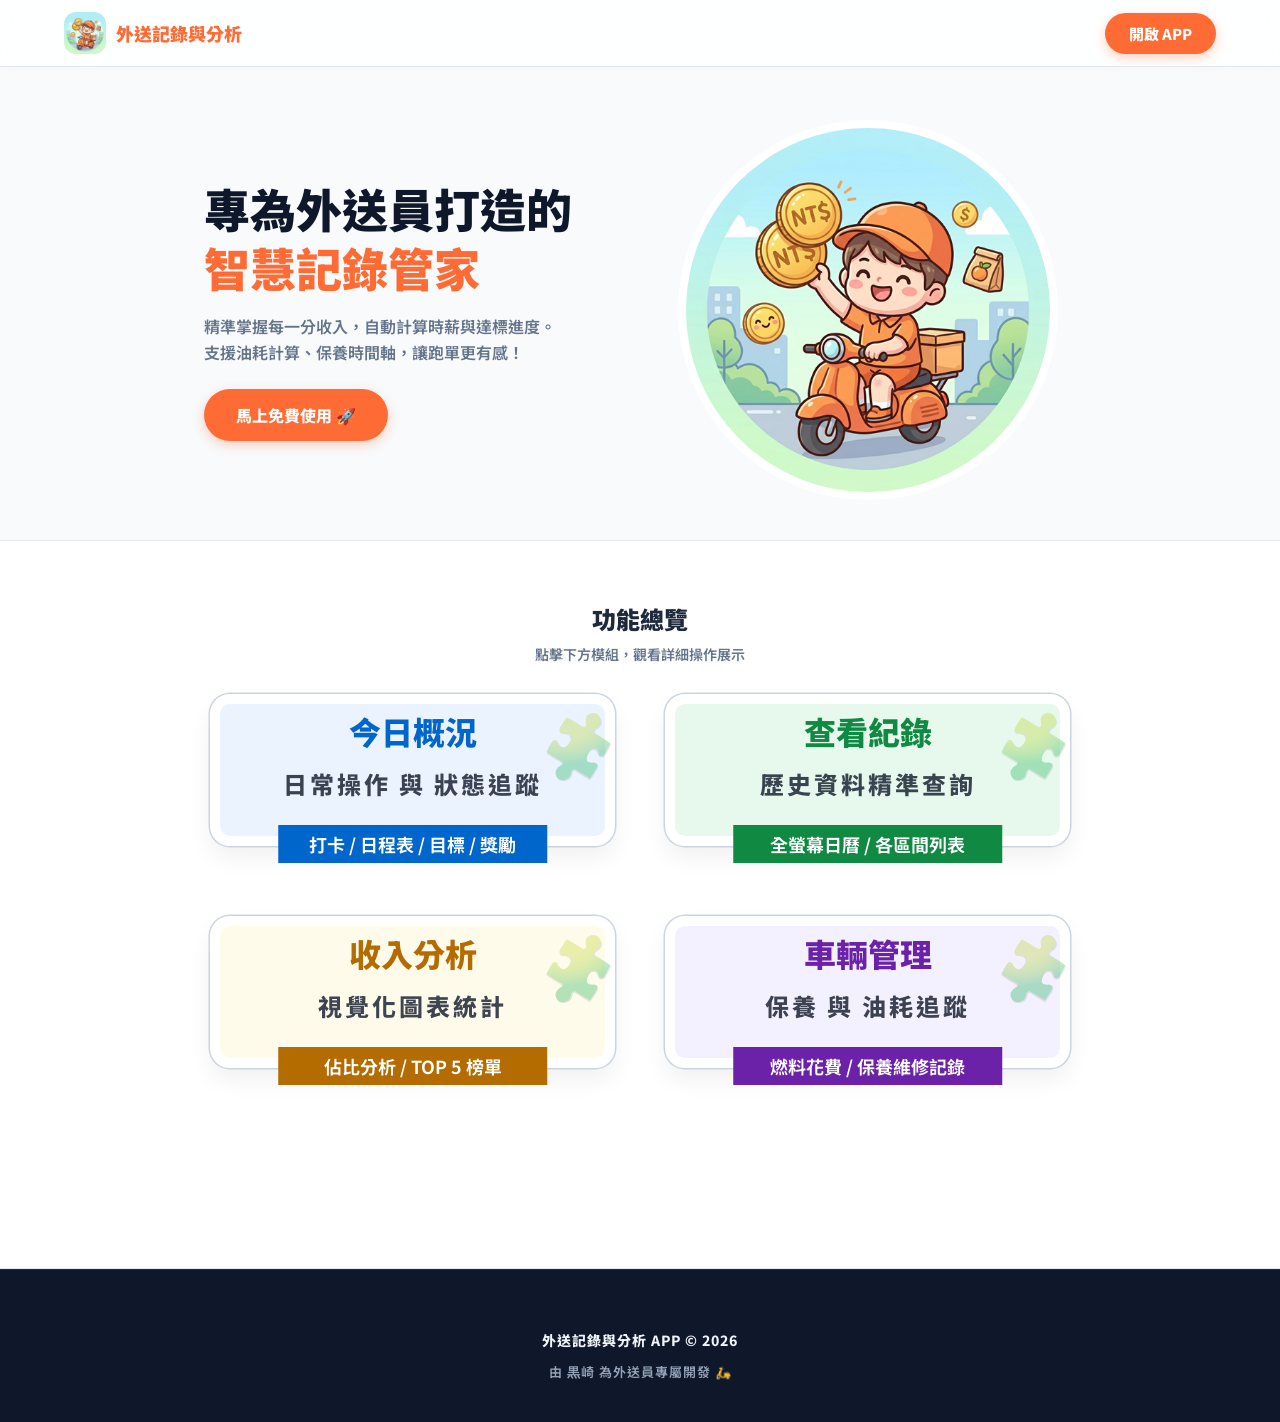
==== commit 6d8cb70f: "intro.html" ====
--- a/intro.html
+++ b/intro.html
@@ -168,10 +168,7 @@
     
     
     
-    /* 進度點點 */
-    .dots-wrap { display: flex; justify-content: center; gap: 8px; margin-top: 24px; }
-    .dot { width: 10px; height: 10px; border-radius: 50%; background: #cbd5e1; transition: 0.3s; }
-    .dot.active { background: #3b82f6; width: 28px; }
+
 
     /* --- 動畫過場 --- */
     .anim-wrap { transition: all 0.4s cubic-bezier(0.4, 0, 0.2, 1); }
@@ -179,11 +176,34 @@
     .slide-in-right { transform: translateX(40px); opacity: 0; }
     .show-normal { transform: translateX(0); opacity: 1; }
 
-    /* 左右滑動提示 */
-    .swipe-hint { font-size: 13px; color: #94a3b8; margin-top: 24px; display: flex; align-items: center; justify-content: center; gap: 8px; font-weight: 700; background: #f8fafc; padding: 10px; border-radius: 16px; max-width: 300px; margin-left: auto; margin-right: auto; }
+    /* 左右/點擊提示 (放置於滑動條上方) */
+    .swipe-hint { 
+      font-size: 14px; color: #94a3b8; font-weight: 700; 
+      background: #ffffff; padding: 8px 10px; border-radius: 99px; 
+      max-width: max-content; margin: 0 auto; 
+      display: flex; align-items: center; justify-content: center;
+      position: relative; z-index: 10;
+      box-shadow: 0 4px 12px rgba(0,0,0,0.06); border: 1.5px solid #e2e8f0;
+    }
+    .hint-mobile { display: none; }
+    .hint-desktop { display: inline; color: #3b82f6; letter-spacing: 1px; }
+    
+    /* 針對電腦版：將提示文字往上拉，蓋在原生滑動條的上方 */
+    @media (min-width: 769px) {
+      .swipe-hint {
+        margin-top: -50px; /* 向上拉進卡片底部的空白區 */
+        margin-bottom: 30px;
+      }
+    }
 
     /* 頁尾 */
-    footer { padding: 40px 20px; text-align: center; color: var(--text-muted); font-size: 13px; font-weight: 600; background: var(--bg); }
+    footer{padding:60px 20px 40px 20px;text-align:center;/* 深邃藍黑背景 */
+      background:#0f172a;/* 乾淨明亮的文字顏色 */
+      color:#94a3b8;font-size:13px;font-weight:600;letter-spacing:1px;/* 頂部加入一條微光線條 */
+      border-top:1px solid #1e293b;}
+    footer div:first-child{color:#f1f5f9;/* 標題稍微亮一點 */
+      font-weight:800;font-size:14px;margin-bottom:12px !important;}
+
 
     /* RWD */
     @media (max-width: 768px) {
@@ -191,6 +211,11 @@
       .hero-text { text-align: center; }
       .hero-image img { max-width: 280px; }
       
+      /* 手機版提示文字切換與間距微調 */
+      .hint-desktop { display: none; }
+      .hint-mobile { display: inline; color: #d946ef; letter-spacing: 0.5px; }
+      .swipe-hint { margin-top: -39px; margin-bottom: 26px; }
+
       /* 👇 在手機上，強迫使用 2x2，並大幅縮小字體與內距，避免破版 */
       .grid-blocks { 
         grid-template-columns: repeat(2, minmax(0, 1fr)) !important; 
@@ -236,23 +261,42 @@
       scroll-behavior: smooth;
       -webkit-overflow-scrolling: touch;
     }
-    /* 👇 自訂底部滑動條 (Scrollbar) 樣式 */
-    .scroll-track::-webkit-scrollbar {
-      height: 12px; /* 滑動條粗細 */
-    }
-    .scroll-track::-webkit-scrollbar-track {
-      background: #e2e8f0; /* 滑動條軌道背景色 */
-      border-radius: 100px;
-      margin: 0 5%; /* 讓軌道不貼邊 */
-    }
-    .scroll-track::-webkit-scrollbar-thumb {
-      background: #94a3b8; /* 滑動塊的顏色 */
-      border-radius: 100px;
-      border: 3px solid #e2e8f0; /* 製作內縮效果 */
-    }
-    .scroll-track::-webkit-scrollbar-thumb:hover {
-      background: #64748b; /* 滑鼠移上去變深 */
-    }
+    /* 👇 自訂底部滑動條 (Scrollbar) 樣式 - 電腦版維持原設計 */
+    .scroll-track::-webkit-scrollbar { height: 12px; }
+    .scroll-track::-webkit-scrollbar-track { background: #e2e8f0; border-radius: 100px; margin: 0 5%; }
+    .scroll-track::-webkit-scrollbar-thumb { background: #94a3b8; border-radius: 100px; border: 3px solid #e2e8f0; }
+    .scroll-track::-webkit-scrollbar-thumb:hover { background: #64748b; }
+
+    /* 電腦版隱藏實體滑動條 */
+    .mobile-custom-scrollbar { display: none; }
+
+    /* 👇 手機版專屬：徹底隱藏系統原生條，改用我們自己刻的實體滑塊 */
+    @media (max-width: 768px) {
+      /* 強制隱藏手機系統原生滑動條 */
+      .scroll-track::-webkit-scrollbar { display: none; }
+      .scroll-track { -ms-overflow-style: none; scrollbar-width: none; }
+
+      /* 顯示我們自製的實體軌道 */
+      .mobile-custom-scrollbar {
+        display: block;
+        height: 10px;
+        background: #e2e8f0;
+        border-radius: 10px;
+        margin: -24px 5% 16px 5%; /* 放在卡片與提示文字中間 */
+        box-shadow: inset 0 2px 4px rgba(0,0,0,0.1);
+        position: relative;
+        overflow: hidden;
+      }
+      /* 實體滑塊本體：亮紫紅漸層 */
+      .mobile-custom-thumb {
+        position: absolute;
+        top: 0; left: 0; bottom: 0;
+        background: linear-gradient(90deg, #d946ef 0%, #8b5cf6 100%);
+        border-radius: 10px;
+        transition: left 0.1s linear; /* 讓跟隨效果稍微平滑 */
+      }
+    }
+
 
     /* 單張卡片容器 */
     .scroll-card {
@@ -267,41 +311,213 @@
     .device-frame.hide-hint::after { display: none; }
 
     
-.device-frame { 
-  background: #ffffff; 
-  /* 👇 將上方的 padding 改為 48px (原本是 16px) */
-  padding: 48px 16px 16px 16px; 
-  border-radius: 36px; box-shadow: 0 24px 48px rgba(0,0,0,0.08), inset 0 0 0 4px #09b794; 
-  border: 8px solid #ffffff; cursor: pointer;
-  position: relative; transition: all 0.3s;
-}
-.device-frame:active { transform: scale(0.98); }
-
-    
-    .img-container { border-radius: 20px; overflow: hidden; background: #f1f5f9; display: flex; align-items: center; justify-content: center; }
-    .img-container img { width: 100%; height: auto; display: block; }
-
-    /* 👇 卡片內部的進度點點 */
-    .card-dots { display: flex; justify-content: center; gap: 8px; margin-top: 16px; }
-    .card-dots .dot { width: 8px; height: 8px; border-radius: 50%; background: #e2e8f0; transition: 0.3s; }
-    .card-dots .dot.active { background: #3b82f6; width: 24px; }
-
-    /* 👇 卡片右下角的動態提示標籤 */
-.click-hint {
-  position: absolute; 
-  top: 12px;     /* 👇 放置在上方空出來的區域 */
-  right: 16px;   /* 👇 與圖片右側邊緣對齊 */
-  background: #1e293b; color: #fff; font-size: 14px; font-weight: 800; 
-  padding: 6px 14px; border-radius: 12px; 
-  pointer-events: none; transition: 0.3s; z-index: 10;
-
-  /* 加入一個輕微的上下浮動動畫 */
-  animation: floatHint 2s ease-in-out infinite;
-}
-@keyframes floatHint {
-  0%, 100% { transform: translateY(0); }
-  50% { transform: translateY(-6px); }
-}
+
+    
+
+    /* 改回不裁切、不扭曲的自然圖片容器，並保留 3D 透視效果 */
+    .img-container { 
+      border-radius: 20px; overflow: hidden; background: transparent; 
+      display: flex; align-items: center; justify-content: center; 
+      perspective: 1500px; 
+      position: relative;
+    }
+    .img-container img { 
+      width: auto; height: auto; /* 維持圖片原始長寬比，不變形 */
+      display: block; 
+      backface-visibility: hidden; 
+      position: relative; 
+      max-height: 500px;
+    }
+
+
+    /* 👇 書本翻頁動畫：向左掀開 (Next) */
+    @keyframes turnPageLeftOut {
+      0%   { transform: rotateY(0deg) skewY(0deg); filter: brightness(1); }
+      100% { transform: rotateY(-90deg) skewY(-3deg); filter: brightness(0.2); }
+    }
+
+    /* 👇 書本翻頁動畫：向右掀開 (Prev) */
+    @keyframes turnPageRightOut {
+      0%   { transform: rotateY(0deg) skewY(0deg); filter: brightness(1); }
+      100% { transform: rotateY(90deg) skewY(3deg); filter: brightness(0.2); }
+    }
+
+    /* 👇 到底了！「撞牆彈跳閃爍」提示特效 (向左扯) */
+    .bounce-end-left {
+      animation: bounceEndLeft 0.4s cubic-bezier(0.25, 0.8, 0.25, 1);
+      transform-origin: left center;
+    }
+    @keyframes bounceEndLeft {
+      0%   { transform: rotateY(0deg); filter: brightness(1); }
+      25%  { transform: rotateY(-18deg); filter: brightness(1.2); } 
+      50%  { transform: rotateY(6deg); filter: brightness(1.1); }   
+      75%  { transform: rotateY(-6deg); filter: brightness(1.05); }
+      100% { transform: rotateY(0deg); filter: brightness(1); }
+    }
+
+    /* 👇 到底了！「撞牆彈跳閃爍」提示特效 (向右扯) */
+    .bounce-end-right {
+      animation: bounceEndRight 0.4s cubic-bezier(0.25, 0.8, 0.25, 1);
+      transform-origin: right center;
+    }
+    @keyframes bounceEndRight {
+      0%   { transform: rotateY(0deg); filter: brightness(1); }
+      25%  { transform: rotateY(18deg); filter: brightness(1.2); } 
+      50%  { transform: rotateY(-6deg); filter: brightness(1.1); }   
+      75%  { transform: rotateY(6deg); filter: brightness(1.05); }
+      100% { transform: rotateY(0deg); filter: brightness(1); }
+    }
+
+
+
+
+    /* =========================================
+       新版交替風格 (單數：P / 雙數：Q) - 寬標題外框
+       ========================================= */
+       
+    .card-title-wrapper {
+      width: 100%; /* 需求2: 比下方圖片框寬 */
+      margin: 0 auto 0 auto; /* 下方間距設為0，緊貼下方框 */
+      border-radius: 20px 20px 0 0; /* 只保留上方圓角 */
+      overflow: hidden;
+      display: flex; 
+      flex-direction: column;
+      position: relative;
+      z-index: 2; /* 確保蓋在下方框的上面 */
+    }
+
+    /* 方案 P - 淡藍背景，藍字 */
+    .card-title-wrapper.style-p {
+      background: #ffffff; 
+      border: 4px solid #bfdbfe; 
+      border-bottom: 4px solid var(--theme-color); /* 底部接合線 */
+    }
+    .card-title-wrapper.style-p .card-title {
+      font-size: 18px; font-weight: 900; letter-spacing: 2px; padding: 8px 12px; 
+      background: #eff6ff; color: var(--theme-color); 
+      text-align: center;
+    }
+
+    /* 方案 Q - 工業撞色拼接風 */
+    .card-title-wrapper.style-q {
+      background: var(--theme-color); 
+      border: 4px solid #1e293b; 
+      border-bottom: 4px solid #1e293b; /* 底部接合線 */
+    }
+    .card-title-wrapper.style-q .card-title {
+      font-size: 18px; font-weight: 900; letter-spacing: 2px; padding: 8px 12px; 
+      background: var(--theme-color); color: #ffffff;
+      text-align: center;
+    }
+
+    /* =========================================
+       新版下方圖片外框 (較窄，與上方間隙為 0)
+       ========================================= */
+       
+    .device-frame { 
+      background: #ffffff; 
+      width: 95%; /* 需求2: 比上方標題框窄 */
+      margin: 0 auto; /* 置中對齊 */
+      /* 頂部 padding 留給附標題，取消圓角以平貼上方 */
+      padding: 0 14px 14px 14px; 
+      border-radius: 0 0 36px 36px; 
+      box-shadow: 0 24px 48px rgba(0,0,0,0.08), inset 0 0 0 4px #09b794; 
+      border: 8px solid #ffffff; 
+      border-top-width: 0; /* 需求2: 確保上下間隔完全為 0 */
+      cursor: pointer;
+      position: relative; 
+      transition: all 0.3s;
+      z-index: 1;
+    }
+    .device-frame:active { transform: scale(0.98); }
+
+    /* 方案 4：優雅緞帶風 */
+    .device-frame .card-subtitle {
+      font-size: 16px; font-weight: 800; color: #0f172a;
+      padding: 8px 4px; 
+      /* 負 margin 讓它左右貼齊外框 */
+      margin: 5px -14px 2px -14px;
+      text-align: left; display: flex; align-items: flex-start; line-height: 1.5; letter-spacing: 1px;
+      background: #1e293b; color: #f1f5f9;
+      border-top: 3.5px solid #cbd5e1;
+      border-bottom: 3.5px solid #cbd5e1;
+      box-shadow: 0 4px 6px rgba(0,0,0,0.02);
+    }
+    /* 👇 新增這段：保護數字標籤 (numPart) 絕對不變形、不換行 */
+    .device-frame .card-subtitle span:first-child {
+      flex-shrink: 0;         /* 絕對不允許被壓縮 */
+      white-space: nowrap;    /* 強制文字不換行 */
+      margin-top: 2px;        /* 微調與右側文字的垂直對齊 */
+    }
+
+    /* 圖片與右側提示的橫向排列容器 */
+    .device-body {
+      display: flex;
+      flex-direction: row;
+      align-items: center;
+      /* 需求3: 靠右對齊。當空間不足時，會自動向左邊擠壓(縮小左側空間) */
+      justify-content: flex-end; 
+      width: 100%;
+      position: relative;
+    }
+
+    /* 改回不裁切、不扭曲的自然圖片容器 */
+    .img-container { 
+      border-radius: 20px; overflow: hidden; background: transparent; 
+      display: flex; align-items: center; justify-content: center; 
+      perspective: 1500px; 
+      position: relative;
+      flex: 0 1 auto; /* 允許被擠壓，但會盡量維持大小 */
+      margin-right: 42px; /* 與右側標籤的間距 */
+    }
+    .img-container img { 
+      width: auto; height: auto; /* 維持圖片原始長寬比，不變形 */
+      display: block; 
+      backface-visibility: hidden; 
+      position: relative; 
+      max-height: 450px; /* 避免圖片過長 */
+    }
+
+    /* 需求3: 卡片右上角的動態提示標籤，改為右側直寫 */
+    .vertical-hint {
+      flex: 0 0 auto; /* 鎖死寬度，保證標籤不會被縮小變形 */
+      writing-mode: vertical-rl; /* 直寫由上而下 */
+      text-orientation: upright; /* 文字保持正立 (中文與符號) */
+      background: linear-gradient(135deg, #f97316 0%, #ea580c 100%); 
+      color: #fff; font-size: 18px; font-weight: 700; letter-spacing: 2px;
+      padding: 16px 8px; border-radius: 12px; 
+      pointer-events: none; transition: 0.3s; z-index: 10;
+      text-align: center;
+      top: 16px; right: -10px; position: absolute;
+
+      /* 改為左右輕微浮動動畫 */
+      animation: floatHintVertical 1s ease-in-out infinite;
+    }
+    @keyframes floatHintVertical {
+      0%, 100% { transform: translateX(0); }
+      50% { transform: translateX(-8px); }
+    }
+
+    /* --- 左右切換懸浮按鈕調整 --- */
+    .nav-arrow {
+      position: absolute;
+      top: 50%;
+      transform: translateY(-50%);
+      width: 48px; height: 48px;
+      background: rgba(255, 255, 255, 0.95); color: #334155;
+      border-radius: 50%; display: flex; align-items: center; justify-content: center;
+      font-size: 22px; font-weight: 900; box-shadow: 0 4px 12px rgba(0,0,0,0.15);
+      cursor: pointer; z-index: 20; transition: all 0.2s;
+      border: 3px solid #bcc1c7;
+    }
+    .nav-arrow:active { transform: translateY(-50%) scale(0.85); background: #f1f5f9; }
+    /* 因為放入了 flex 容器，微調按鈕超出外框的距離 */
+    .nav-arrow.prev { left: -16px; }
+    .nav-arrow.next { right: -24px; }
+    
+
+
+
 
     /* 👇 軌道最右側的「巨大回總覽按鈕」卡片 */
     .end-card {
@@ -318,70 +534,51 @@
       position: absolute;
       top: 50%;
       transform: translateY(-50%);
-      width: 36px;
-      height: 36px;
+      width: 52px;
+      height: 52px;
       background: rgba(255, 255, 255, 0.95);
       color: #334155;
       border-radius: 50%;
       display: flex;
       align-items: center;
       justify-content: center;
-      font-size: 16px;
+      font-size: 26px;
       font-weight: 900;
       box-shadow: 0 4px 12px rgba(0,0,0,0.15);
       cursor: pointer;
       z-index: 20;
       transition: all 0.2s cubic-bezier(0.4, 0, 0.2, 1);
-      border: 1.5px solid #e2e8f0;
+      border: 3px solid #bcc1c7;
     }
     .nav-arrow:active { transform: translateY(-50%) scale(0.85); background: #f1f5f9; }
     /* 讓按鈕凸出一半在框外，看起來更有立體感 */
-    .nav-arrow.prev { left: -14px; }
-    .nav-arrow.next { right: -14px; }
-
-
-.card-title {
-  font-size: 20px; font-weight: 900; margin: 0 auto 1px -15px; letter-spacing: 2.5px;
-  padding: 10px 24px 16px 24px; width: max-content; min-width: 180px;
-  position: relative; z-index: 3; text-align: center;
-  /* 👇 底部中央切出箭頭形狀 */
-  clip-path: polygon(0 0, 100% 0, 100% calc(100% - 12px), 50% 100%, 0 calc(100% - 12px));
-}
-.card-title::before { content:''; position:absolute; inset:0; background:currentColor; opacity:0.15; z-index:-1; }
-.card-subtitle {
-  font-size: 18px; font-weight: 700; color: #ffffff; margin: 0 auto 8px auto; letter-spacing: 1.5px;
-  background: #334155; width: 90%; /* 比上半部寬 */
-  padding: 6px 10px; border-radius: 0 25px 0px 20px;
-  display: flex; align-items: flex-start; justify-content: flex-start; text-align: left; line-height: 1.5; max-width: 100%;
-  box-shadow: 4px 4px 0 #94a3b8;
-}
-/* 鎖定第一個 span（即 1-1. 數字膠囊） */
-.card-subtitle span:first-child {
-  flex-shrink: 0;          /* 絕對不允許被壓縮 */
-  white-space: nowrap;     /* 絕對不允許文字換行 */
-  margin-top: 2px;         /* 微調位置，讓它與右邊文字的視覺重心對齊 */
-}
-
-.da-top-bar {
-  display: inline-flex; align-items: center; gap: 12px;
-  background: #ffffff; padding: 2px 6px 2px 20px;
-  border-radius: 99px; box-shadow: 0 4px 20px rgba(0,0,0,0.06);
-  margin: 0 auto -5px 15px; /* 置中 */
-  border: 1px solid #e2e8f0;
-}
-.da-category-title {
-  font-size: 18px; font-weight: 900; color: #0f172a; 
-  display: flex; align-items: center; gap: 8px;
-}
-/* 中間的分隔線 */
-.da-category-title::after {
-  content: ''; display: inline-block; width: 4px; height: 33px; background: #e2e8f0; margin-left: 12px;
-}
-.btn-back-overview {
-  background: #334155; color: #ffffff; padding: 6px 14px; border-radius: 8px 20px 8px 20px; font-size: 14px; font-weight: 800; border: none; cursor: pointer; transition: 0.2s; box-shadow: 0 4px 0 #0f172a; transform: translateY(4px); margin: 0 8px 12px 0;
-}
-.btn-back-overview:hover { background: #475569; }
-.btn-back-overview:active { box-shadow: 0 0 0 #0f172a; transform: translateY(18px); transition: 0.01s; }
+    .nav-arrow.prev { left: -20px; }
+    .nav-arrow.next { right: -20px; }
+
+
+    
+
+
+    .da-top-bar {
+      display: inline-flex; align-items: center; gap: 12px;
+      background: #ffffff; padding: 2px 6px 2px 20px;
+      border-radius: 99px; box-shadow: 0 4px 20px rgba(0,0,0,0.06);
+      margin: 0 auto -5px 15px; /* 置中 */
+      border: 1px solid #e2e8f0;
+    }
+    .da-category-title {
+      font-size: 18px; font-weight: 900; color: #0f172a; 
+      display: flex; align-items: center; gap: 8px;
+    }
+    /* 中間的分隔線 */
+    .da-category-title::after {
+      content: ''; display: inline-block; width: 4px; height: 33px; background: #e2e8f0; margin-left: 12px;
+    }
+    .btn-back-overview {
+      background: #5fffea; color: #000000; padding: 6px 14px; border-radius: 8px 20px 8px 20px; font-size: 16px; font-weight: 700; border: none; cursor: pointer; transition: 2.0s; box-shadow: 0 4px 0 #0f172a; transform: translateY(4px); margin: 0 8px 12px 0;
+    }
+    .btn-back-overview:hover { background: #3665ff; color: #ffffff; }
+    .btn-back-overview:active { box-shadow: 0 0 0 #0f172a; transform: translateY(18px); transition: 0.1s; }
   </style>
 </head>
 <body>
@@ -430,7 +627,7 @@
           <div class="b-title">查看紀錄</div>
           <div class="b-desc">歷史資料精準查詢</div>
         </div>
-        <div class="b-tag">全螢幕日曆 / 區間列表</div>
+        <div class="b-tag">全螢幕日曆 / 各區間列表</div>
       </div>
 
       <div class="block-card c-yellow" onclick="loadMainCategory('analysis')">
@@ -467,9 +664,15 @@
       <!-- 這裡的卡片會由 JavaScript 動態生成塞入 -->
     </div>
 
-    <!-- 底部提示文字 -->
+    <!-- 👇 提示文字 (移到滑動條上方，並加入電腦/手機專屬文字) -->
     <div class="swipe-hint">
-      <span>⟵</span> 拖曳下方滑動條，或在畫面上左右滑動 <span>⟶</span>
+      <span class="hint-desktop">⟵ 點擊上方『圖片 或 按鈕』 ⟶</span>
+      <span class="hint-mobile">⟵ 點擊上方『圖片 或 按鈕』；或左右滑動（快速瀏覽） ⟶</span>
+    </div>
+
+    <!-- 手機版專屬的實體滑動進度條 -->
+    <div class="mobile-custom-scrollbar">
+      <div class="mobile-custom-thumb" id="mobile-thumb"></div>
     </div>
 
   </div>
@@ -482,8 +685,8 @@
   <script>
     // --- 定義展示資料結構 ---
     const appData = {
-      'home': { name: '今日概況', color: 'var(--c-blue-text)', sections: [ { title: '1.打卡系統', steps: [ { desc: '1-1. 打卡前。', img: 'intro/in1.png' }, { desc: '1-2. 打卡後。', img: 'intro/in2.png' }, { desc: '1-3. 打卡後，馬上顯示記錄。', img: 'intro/in3.png' }, { desc: '1-4. 上線時間，持續累積不中斷。', img: 'intro/in4.png' }, { desc: '1-5. 下線打卡後，結算上線工時。', img: 'intro/in5.png' } ] }, { title: '2.平台日程表', steps: [ { desc: '結算與發薪提醒', img: 'intro/in6.png' } ] }, { title: '3.目標進度', steps: [ { desc: '目標進度追蹤', img: 'intro/in7.png' } ] }, { title: '4.獎勵進度', steps: [ { desc: '4-1. 目前達標進度。', img: 'intro/in8.png' }, { desc: '4-2. 最高階獎勵完成。', img: 'intro/in9.png' }, { desc: '4-3. 「即將到來」獎勵預覽。', img: 'intro/in10.png' } ] } ] },
-      'history': { name: '查看紀錄', color: 'var(--c-green-text)', sections: [ { title: '全螢幕日曆', steps: [{ desc: '掌握每日出勤狀況', img: 'intro/hist1.png' }] }, { title: '週～年記錄表', steps: [{ desc: '自訂區間查詢與統計', img: 'intro/hist2.png' }] } ] },
+      'home': { name: '今日概況', color: 'var(--c-blue-text)', sections: [ { title: '1.打卡系統', steps: [ { desc: '1-1. 同時多開平台，計算「總工時」。', img: 'intro/int1.png' }, { desc: '1-2. 打卡後，顯示「綠色轉圈」執行中。', img: 'intro/int2.png' }, { desc: '1-3. 打卡後，馬上加入打卡記錄。', img: 'intro/int3.png' }, { desc: '1-4. 上線時間持續累積，即使關閉APP也不中斷。', img: 'intro/int4.png' }, { desc: '1-5. 下線打卡後，結算上線工時。', img: 'intro/int5.png' } ] }, { title: '2.平台日程表', steps: [ { desc: '結算與發薪提醒<br>（今天的外框，會顯示跑馬燈繞圈）', img: 'intro/int6-1.png' } ] }, { title: '3.目標進度', steps: [ { desc: '目標進度追蹤', img: 'intro/int7.png' } ] }, { title: '4.獎勵進度', steps: [ { desc: '4-1. 目前達標進度。', img: 'intro/int8.png' }, { desc: '4-2. 最高階獎勵完成。', img: 'intro/int9.png' }, { desc: '4-3. 「即將到來」獎勵預覽。', img: 'intro/int10.png' } ] } ] },
+      'history': { name: '查看紀錄', color: 'var(--c-green-text)', sections: [ { title: '1.「日歷查閱、搜尋」記錄列表', steps: [ { desc: '1-1. 「現金小費」記錄。', img: 'intro/int1.png' }, { desc: '1-2. 打卡後，顯示「綠色轉圈」執行中。', img: 'intro/int2.png' }, { desc: '1-3. 全螢幕日曆。', img: 'intro/int3.png' }, { desc: '1-4. 上線時間持續累積，即使關閉APP也不中斷。', img: 'intro/int4.png' }, { desc: '1-5. 下線打卡後，結算上線工時。', img: 'intro/int5.png' } ] }, { title: '週～年記錄表', steps: [{ desc: '自訂區間查詢與統計', img: 'intro/hist2.png' }] } ] },
       'analysis': { name: '收入分析', color: 'var(--c-yellow-text)', sections: [ { title: '各種分析圖表', steps: [{ desc: '收入結構與佔比圓餅圖', img: 'intro/ana1.png' }, { desc: '歷史趨勢柱狀圖', img: 'intro/ana2.png' }] }, { title: 'TOP 5 排行榜', steps: [{ desc: '單月最佳收入排行', img: 'intro/ana3.png' }] } ] },
       'vehicle': { name: '車輛管理', color: 'var(--c-purple-text)', sections: [ { title: '車輛燃料記錄', steps: [{ desc: '油耗計算與油資統計', img: 'intro/veh1.png' }] }, { title: '保養花費記錄', steps: [{ desc: '保養時間軸與里程追蹤', img: 'intro/veh2.png' }] } ] }
     };
@@ -501,11 +704,11 @@
         // 如果有抓到數字，就切成雙色膠囊
         const numPart = match[1];  // 例如 "1-1."
         const textPart = match[2]; // 例如 "打卡前"
-        return `<span style="background:${color}; color:#fff; padding:2px 8px; border-radius:6px; font-family:monospace; margin-right:6px; font-weight:900;">${numPart}</span><span>${textPart}</span>`;
+        return `<span style="background:${color}; color:#fff; padding:2px 6px; border-radius:6px; font-family:monospace; margin-right:6px; font-weight:900;">${numPart}</span><span>${textPart}</span>`;
       }
       
       // 如果沒有數字 (例如「結算與發薪提醒」)，就維持原本的樣式
-      return `<span style="margin-right:4px;">🔖 </span><span>${desc}</span>`;
+      return `<span style="margin-right:6px;">🔖 </span><span>${desc}</span>`;
     }
 
     // 記錄每個大分類(Card)內部目前的步驟索引
@@ -526,23 +729,14 @@
       let htmlContent = '';
 
       data.sections.forEach((sec, sIdx) => {
-        // 將該區塊的步驟資料編碼，藏在 HTML 中方便點擊時讀取
         const stepsJson = encodeURIComponent(JSON.stringify(sec.steps));
-        
-        // 判斷是否需要畫點點
-        let dotsHtml = '';
-        if (sec.steps.length > 1) {
-          dotsHtml = '<div class="card-dots">';
-          sec.steps.forEach((_, i) => dotsHtml += `<div class="dot ${i === 0 ? 'active' : ''}"></div>`);
-          dotsHtml += '</div>';
-        }
-
-        // 判斷初始提示文字
+
+        // 判斷初始提示文字 (配合放在右側直寫，箭頭改為向左👈)
         const isLastCard = (sIdx === data.sections.length - 1);
-        let hintText = sec.steps.length > 1 ? '👇 點圖看下一張' : (isLastCard ? '👇 點擊完成' : '👇 點圖看下個功能');
-        let hintColor = sec.steps.length > 1 ? '#1e293b' : '#3b82f6';
-
-        // 👇 動態判斷：如果圖片大於 1 張，就生成左右切換按鈕
+        let hintText = sec.steps.length > 1 ? '👈 點擊換圖' : (isLastCard ? '👈 點擊完成' : '👈 下個功能');
+        let hintColor = sec.steps.length > 1 ? 'linear-gradient(135deg, #f97316 0%, #ea580c 100%)' : '#3b82f6';
+
+        // 動態判斷：如果圖片大於 1 張，就生成左右切換按鈕
         let navArrows = '';
         if (sec.steps.length > 1) {
           navArrows = `
@@ -551,27 +745,42 @@
           `;
         }
 
+        // 判斷套用哪一種風格：單數套用 P，雙數套用 Q
+        const styleClass = (sIdx % 2 === 1) ? 'style-q' : 'style-p';
+
+        // 全新 HTML 結構組合
         htmlContent += `
-          <div class="scroll-card" id="card-${sIdx}">
-            <div style="text-align: center;">
-              <div class="card-title" style="color: ${data.color}">${sec.title}</div>
-              <div class="card-subtitle" id="sub-${sIdx}">${getDualColorDesc(sec.steps[0].desc, data.color)}</div>
+          <div class="scroll-card" id="card-${sIdx}" style="--theme-color: ${data.color};">
+            
+            <!-- 上方標題框 (較寬，無下邊界) -->
+            <div class="card-title-wrapper ${styleClass}">
+              <div class="card-title">${sec.title}</div>
             </div>
             
-            <!-- 👇 onclick 改綁定給新的 changeCardStep 函式 -->
+            <!-- 下方圖片外框 (較窄，與上方緊貼) -->
             <div class="device-frame" onclick="changeCardStep(event, ${sIdx}, 1, '${stepsJson}')">
-              ${navArrows} <!-- 插入左右按鈕 -->
-              <div class="img-container">
-                <img id="img-${sIdx}" src="${sec.steps[0].img}" onerror="this.src='data:image/svg+xml;utf8,<svg xmlns=\\\'http://www.w3.org/2000/svg\\\' width=\\\'100%\\\' height=\\\'500\\\'><rect width=\\\'100%\\\' height=\\\'100%\\\' fill=\\\'%23f8fafc\\\'/><text x=\\\'50%\\\' y=\\\'50%\\\' dominant-baseline=\\\'middle\\\' text-anchor=\\\'middle\\\' fill=\\\'%2394a3b8\\\'>圖片</text></svg>'">
+              
+              <!-- 需求1：副標題移至下方框內、圖片之上 -->
+              <div class="card-subtitle" id="sub-${sIdx}">
+                ${getDualColorDesc(sec.steps[0].desc, data.color)}
               </div>
-              ${dotsHtml}
-              <div class="click-hint" id="hint-${sIdx}" style="background: ${hintColor}">${hintText}</div>
+              
+              <!-- 需求3：圖片與右側標籤的 Flex 並排容器 -->
+              <div class="device-body">
+                ${navArrows}
+                <div class="img-container">
+                  <img id="img-${sIdx}" src="${sec.steps[0].img}" onerror="this.src='data:image/svg+xml;utf8,<svg xmlns=\\\'http://www.w3.org/2000/svg\\\' width=\\\'100%\\\' height=\\\'500\\\'><rect width=\\\'100%\\\' height=\\\'100%\\\' fill=\\\'%23f8fafc\\\'/><text x=\\\'50%\\\' y=\\\'50%\\\' dominant-baseline=\\\'middle\\\' text-anchor=\\\'middle\\\' fill=\\\'%2394a3b8\\\'>圖片</text></svg>'">
+                </div>
+                <!-- 改為垂直樣式 class="vertical-hint" -->
+                <div class="vertical-hint" id="hint-${sIdx}" style="background: ${hintColor}">${hintText}</div>
+              </div>
+
             </div>
           </div>
         `;
       });
 
-      // 👇 軌道最後加入「巨大回總覽按鈕卡片」
+      // 軌道最後加入「巨大回總覽按鈕卡片」
       htmlContent += `
         <div class="end-card" id="card-end">
           <button class="btn-giant-back" onclick="backToBlocks()">
@@ -583,91 +792,147 @@
 
       scrollTrack.innerHTML = htmlContent;
       displayArea.style.display = 'block';
-      scrollTrack.scrollLeft = 0; // 重置捲軸
-
-      // 平滑滾動到展示區並微調位置
+      scrollTrack.scrollLeft = 0;
+
+      setTimeout(updateMobileScrollbar, 50);
       setTimeout(() => {
-        // 取得 A 區塊距離網頁最頂部的絕對位置
         const targetY = displayArea.getBoundingClientRect().top + window.scrollY;
-        
-        // 👇 這裡就是微調的魔法數字！
-        // 數字越大，畫面停的位置就越「高」（預留更多上方空間給導覽列）
-        // 您可以試著改成 60, 80, 100 來抓您最喜歡的高度
         const offset = 30; 
-        
-        window.scrollTo({ 
-          top: targetY - offset, 
-          behavior: 'smooth' 
-        });
+        window.scrollTo({ top: targetY - offset, behavior: 'smooth' });
       }, 100);
     };
 
-    // 核心邏輯：處理卡片內的「上一張 / 下一張」點擊事件
+    // 👇 新增：計算並更新手機版自製滑動條的位置
+    function updateMobileScrollbar() {
+      const track = document.getElementById('scroll-track');
+      const thumb = document.getElementById('mobile-thumb');
+      if (!track || !thumb || window.innerWidth > 768) return;
+      
+      // 計算滑塊應該有多長 (依據畫面可見範圍的比例)
+      const scrollRatio = track.clientWidth / track.scrollWidth;
+      const thumbWidthPercent = Math.max(scrollRatio * 100, 15); // 最少維持 15% 寬度
+      thumb.style.width = thumbWidthPercent + '%';
+      
+      // 計算目前滑塊應該位移多少
+      const maxScrollLeft = track.scrollWidth - track.clientWidth;
+      if (maxScrollLeft > 0) {
+        const scrollProgress = track.scrollLeft / maxScrollLeft;
+        // 100% 減去自己寬度，就是它可以移動的最大左側百分比
+        const maxThumbMove = 100 - thumbWidthPercent;
+        thumb.style.left = (scrollProgress * maxThumbMove) + '%';
+      } else {
+        thumb.style.left = '0%';
+      }
+    }
+
+    // 綁定原生軌道的捲動事件，讓自製滑塊同步移動
+    scrollTrack.addEventListener('scroll', updateMobileScrollbar);
+    // 螢幕大小改變時也重新計算
+    window.addEventListener('resize', updateMobileScrollbar);
+
+    // 全域變數：防連點鎖，避免動畫錯亂
+    let isFlipping = false;
+
+    // 核心邏輯：實時分身 (Clone) 雙向書本翻頁 & 左右撞牆提示
     window.changeCardStep = function(event, sIdx, direction, stepsJsonEncoded) {
-      // 阻止事件冒泡，以免點擊箭頭時又觸發了底層外框的點擊事件
       if (event) event.stopPropagation();
+      if (isFlipping) return; 
 
       if (cardStepState[sIdx] === undefined) cardStepState[sIdx] = 0;
       
       const steps = JSON.parse(decodeURIComponent(stepsJsonEncoded));
       let currStep = cardStepState[sIdx];
-
-      if (direction === -1) {
-        // 👉 動作：上一張
-        if (currStep > 0) {
-          currStep--;
-          cardStepState[sIdx] = currStep;
-        }
-      } else {
-        // 👉 動作：下一張
-        if (currStep < steps.length - 1) {
-          currStep++;
-          cardStepState[sIdx] = currStep;
-        } else {
-          // 如果已是最後一張圖，向右捲動到下一張卡片
+      const imgEl = document.getElementById(`img-${sIdx}`);
+      const imgContainer = imgEl.parentElement;
+
+      // 👇 【情境 1】：已經在最後一張，向左拉扯 (Next)
+      if (direction === 1 && currStep === steps.length - 1) {
+        isFlipping = true;
+        imgEl.classList.add('bounce-end-left');
+        setTimeout(() => {
+          imgEl.classList.remove('bounce-end-left');
+          isFlipping = false;
+          
+          // 動畫結束後，平滑滾動到下一個區塊
           const currentCard = document.getElementById(`card-${sIdx}`);
           const nextCard = currentCard.nextElementSibling;
-          
           if (nextCard) {
             const scrollTarget = nextCard.offsetLeft - scrollTrack.offsetLeft - 10;
             scrollTrack.scrollTo({ left: scrollTarget, behavior: 'smooth' });
           }
-          return; // 捲動後就直接結束，不更新 UI
-        }
-      }
-
-      // === 執行 UI 視覺更新 ===
-      
-      // 1. 更新標題與圖片 (維持您的雙色標籤)
+        }, 400);
+        return; 
+      }
+
+      // 👇 【情境 2】：已經在第一張，向右拉扯 (Prev)
+      if (direction === -1 && currStep === 0) {
+        isFlipping = true;
+        imgEl.classList.add('bounce-end-right');
+        setTimeout(() => {
+          imgEl.classList.remove('bounce-end-right');
+          isFlipping = false;
+        }, 400);
+        return;
+      }
+
+      // 👇 【正常翻頁流程】：更新步驟
+      currStep += direction;
+      cardStepState[sIdx] = currStep;
+      isFlipping = true; 
+
+      // ── 實時分身 (Clone) 雙向對稱技術核心 ──
+      // 1. 製造一個當前畫面的「替身」
+      const clone = imgEl.cloneNode(true);
+      clone.classList.remove('bounce-end-left', 'bounce-end-right'); 
+      clone.style.position = 'absolute';
+      clone.style.top = '0';
+      clone.style.left = '0';
+      clone.style.width = '100%';
+      clone.style.height = '100%';
+      
+      // 替身 (舊畫面) 永遠蓋在最上面
+      clone.style.zIndex = '10';
+      imgEl.style.zIndex = '1';
+      imgContainer.appendChild(clone);
+
+      // 本尊 (新畫面) 瞬間換圖，乖乖躺在底層等著被看見
+      imgEl.src = steps[currStep].img;
+
+      if (direction === 1) {
+        // ⏩ 動作：往下一頁翻 (Next)
+        clone.style.transformOrigin = 'left center'; // 軸心在左邊
+        // 👈 將動畫時間加長為 0.6s，曲線調整得更平滑
+        clone.style.animation = 'turnPageLeftOut 0.6s forwards cubic-bezier(0.25, 0.1, 0.25, 1)';
+      } else {
+        // ⏪ 動作：往上一頁翻 (Prev)
+        clone.style.transformOrigin = 'right center'; // 軸心在右邊
+        // 👈 將動畫時間加長為 0.6s，曲線調整得更平滑
+        clone.style.animation = 'turnPageRightOut 0.6s forwards cubic-bezier(0.25, 0.1, 0.25, 1)';
+      }
+
+      // ── UI 介面立即同步更新 ──
       document.getElementById(`sub-${sIdx}`).innerHTML = getDualColorDesc(steps[currStep].desc, appData[currentMainTab].color);
-      document.getElementById(`img-${sIdx}`).src = steps[currStep].img;
-      
-      // 2. 更新進度點點
-      const dotContainer = document.getElementById(`card-${sIdx}`).querySelector('.card-dots');
-      if (dotContainer) {
-        Array.from(dotContainer.children).forEach((dot, i) => {
-          dot.className = i === currStep ? 'dot active' : 'dot';
-        });
-      }
-
-      // 3. 更新右下角的文字提示
+      
       const hint = document.getElementById(`hint-${sIdx}`);
       if (hint) {
         if (currStep === steps.length - 1) {
           const isLastCard = (sIdx === appData[currentMainTab].sections.length - 1);
-          hint.innerText = isLastCard ? '👇 點擊完成' : '👇 點圖看下個功能';
+          hint.innerText = isLastCard ? '👈 點擊完成' : '👈 下個功能';
           hint.style.background = '#3b82f6'; 
         } else {
-          hint.innerText = '👇 點圖看下一張';
-          hint.style.background = '#1e293b'; 
+          hint.innerText = '👈 點擊換圖';
+          hint.style.background = 'linear-gradient(135deg, #f97316 0%, #ea580c 100%)'; 
         }
       }
-
-      // 4. 動態隱藏/顯示「左箭頭」 (第一張時隱藏左箭頭)
+      
       const btnPrev = document.getElementById(`btn-prev-${sIdx}`);
-      if (btnPrev) {
-        btnPrev.style.display = currStep > 0 ? 'flex' : 'none';
-      }
+      if (btnPrev) btnPrev.style.display = currStep > 0 ? 'flex' : 'none';
+
+      // ── 動畫結束後的清潔工作 ──
+      setTimeout(() => {
+        clone.remove(); // 刪除替身
+        isFlipping = false; // 解鎖，允許下次點擊
+      }, 600); // 👈 配合 CSS 將清理時間延後至 600ms
     };
 
     // 返回總覽按鈕 (平滑滾動回上方)
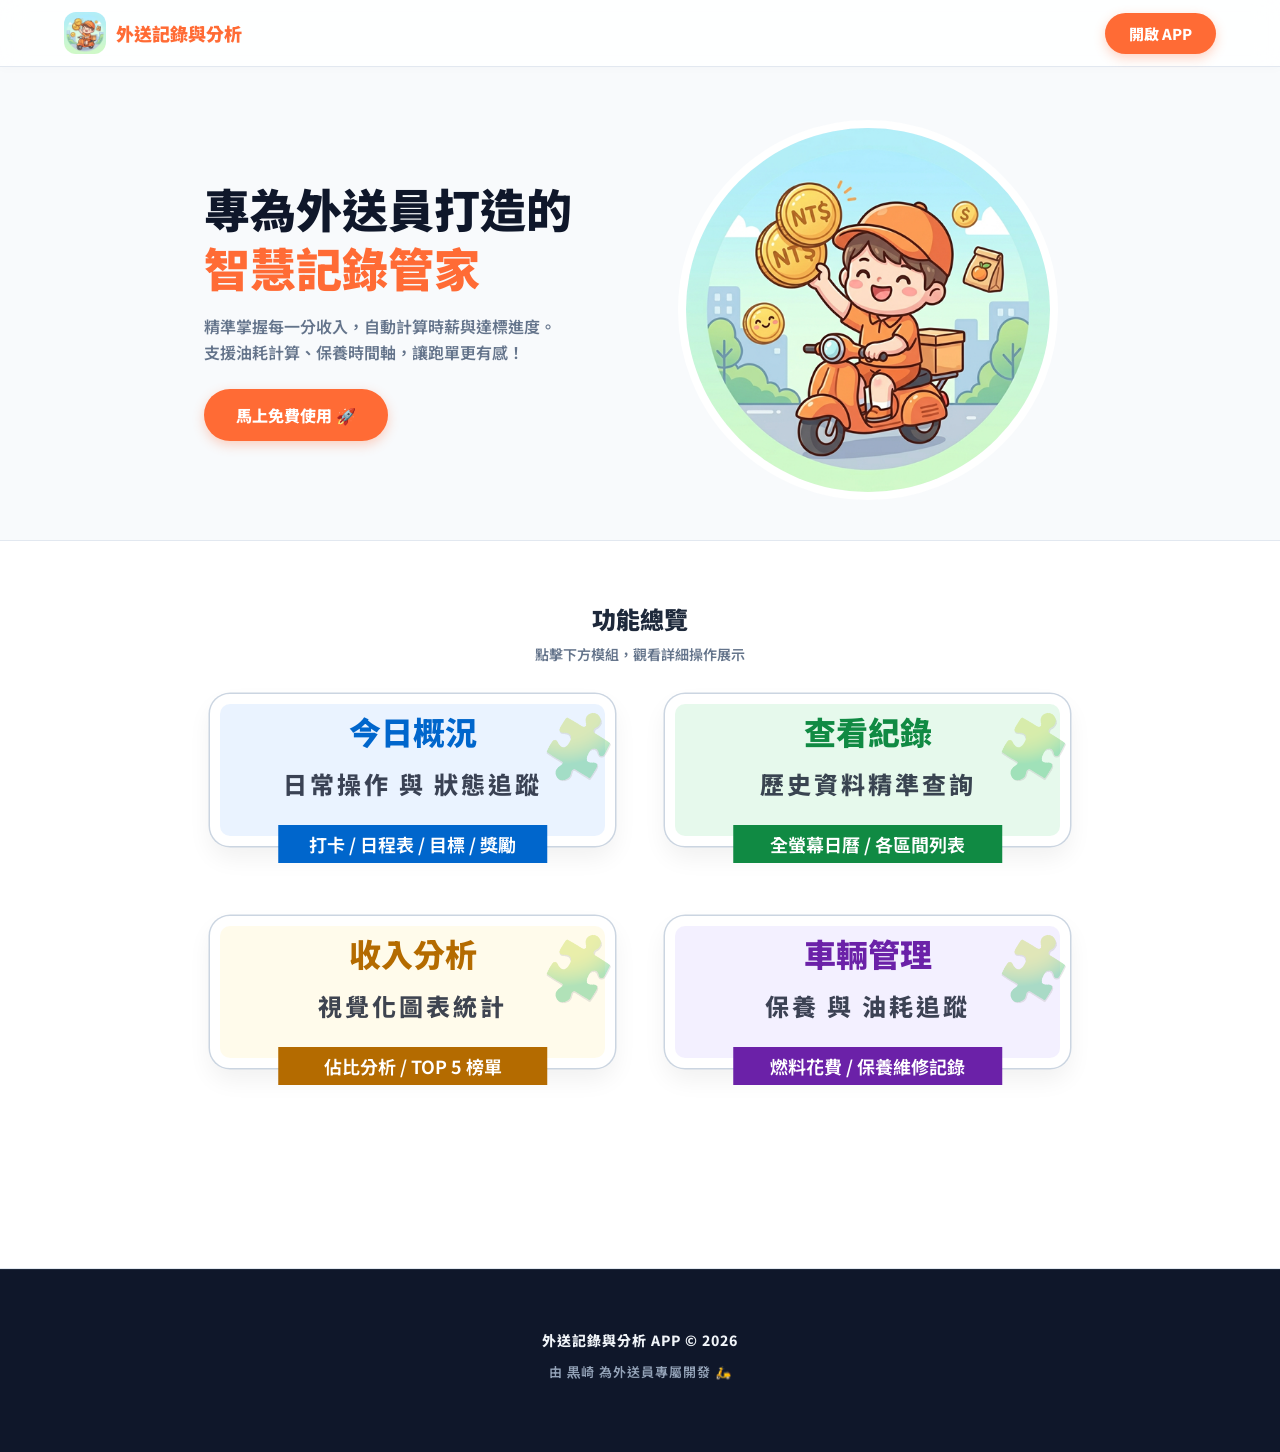
==== commit ce7d30ec: "Update intro.html" ====
--- a/intro.html
+++ b/intro.html
@@ -679,14 +679,14 @@
 
   <footer>
     <div style="margin-bottom: 8px;">外送記錄與分析 APP © 2026</div>
-    <div>由 黒崎 為外送員專屬開發 🛵</div>
+    <div style="margin-bottom: 30px;">由 黒崎 為外送員專屬開發 🛵</div>
   </footer>
 
   <script>
     // --- 定義展示資料結構 ---
     const appData = {
       'home': { name: '今日概況', color: 'var(--c-blue-text)', sections: [ { title: '1.打卡系統', steps: [ { desc: '1-1. 同時多開平台，計算「總工時」。', img: 'intro/int1.png' }, { desc: '1-2. 打卡後，顯示「綠色轉圈」執行中。', img: 'intro/int2.png' }, { desc: '1-3. 打卡後，馬上加入打卡記錄。', img: 'intro/int3.png' }, { desc: '1-4. 上線時間持續累積，即使關閉APP也不中斷。', img: 'intro/int4.png' }, { desc: '1-5. 下線打卡後，結算上線工時。', img: 'intro/int5.png' } ] }, { title: '2.平台日程表', steps: [ { desc: '結算與發薪提醒<br>（今天的外框，會顯示跑馬燈繞圈）', img: 'intro/int6-1.png' } ] }, { title: '3.目標進度', steps: [ { desc: '目標進度追蹤', img: 'intro/int7.png' } ] }, { title: '4.獎勵進度', steps: [ { desc: '4-1. 目前達標進度。', img: 'intro/int8.png' }, { desc: '4-2. 最高階獎勵完成。', img: 'intro/int9.png' }, { desc: '4-3. 「即將到來」獎勵預覽。', img: 'intro/int10.png' } ] } ] },
-      'history': { name: '查看紀錄', color: 'var(--c-green-text)', sections: [ { title: '1.「日歷查閱、搜尋」記錄列表', steps: [ { desc: '1-1. 「現金小費」記錄。', img: 'intro/int1.png' }, { desc: '1-2. 打卡後，顯示「綠色轉圈」執行中。', img: 'intro/int2.png' }, { desc: '1-3. 全螢幕日曆。', img: 'intro/int3.png' }, { desc: '1-4. 上線時間持續累積，即使關閉APP也不中斷。', img: 'intro/int4.png' }, { desc: '1-5. 下線打卡後，結算上線工時。', img: 'intro/int5.png' } ] }, { title: '週～年記錄表', steps: [{ desc: '自訂區間查詢與統計', img: 'intro/hist2.png' }] } ] },
+      'history': { name: '查看紀錄', color: 'var(--c-green-text)', sections: [ { title: '1.「日曆查閱、搜尋」記錄列表', steps: [ { desc: '1-1. 「現金小費」記錄。', img: 'intro/int11.png' }, { desc: '1-2. 打卡後，顯示「綠色轉圈」執行中。', img: 'intro/int2.png' }, { desc: '1-3. 全螢幕日曆。', img: 'intro/int3.png' }, { desc: '1-4. 上線時間持續累積，即使關閉APP也不中斷。', img: 'intro/int4.png' }, { desc: '1-5. 下線打卡後，結算上線工時。', img: 'intro/int5.png' } ] }, { title: '週～年記錄表', steps: [{ desc: '自訂區間查詢與統計', img: 'intro/hist2.png' }] } ] },
       'analysis': { name: '收入分析', color: 'var(--c-yellow-text)', sections: [ { title: '各種分析圖表', steps: [{ desc: '收入結構與佔比圓餅圖', img: 'intro/ana1.png' }, { desc: '歷史趨勢柱狀圖', img: 'intro/ana2.png' }] }, { title: 'TOP 5 排行榜', steps: [{ desc: '單月最佳收入排行', img: 'intro/ana3.png' }] } ] },
       'vehicle': { name: '車輛管理', color: 'var(--c-purple-text)', sections: [ { title: '車輛燃料記錄', steps: [{ desc: '油耗計算與油資統計', img: 'intro/veh1.png' }] }, { title: '保養花費記錄', steps: [{ desc: '保養時間軸與里程追蹤', img: 'intro/veh2.png' }] } ] }
     };
